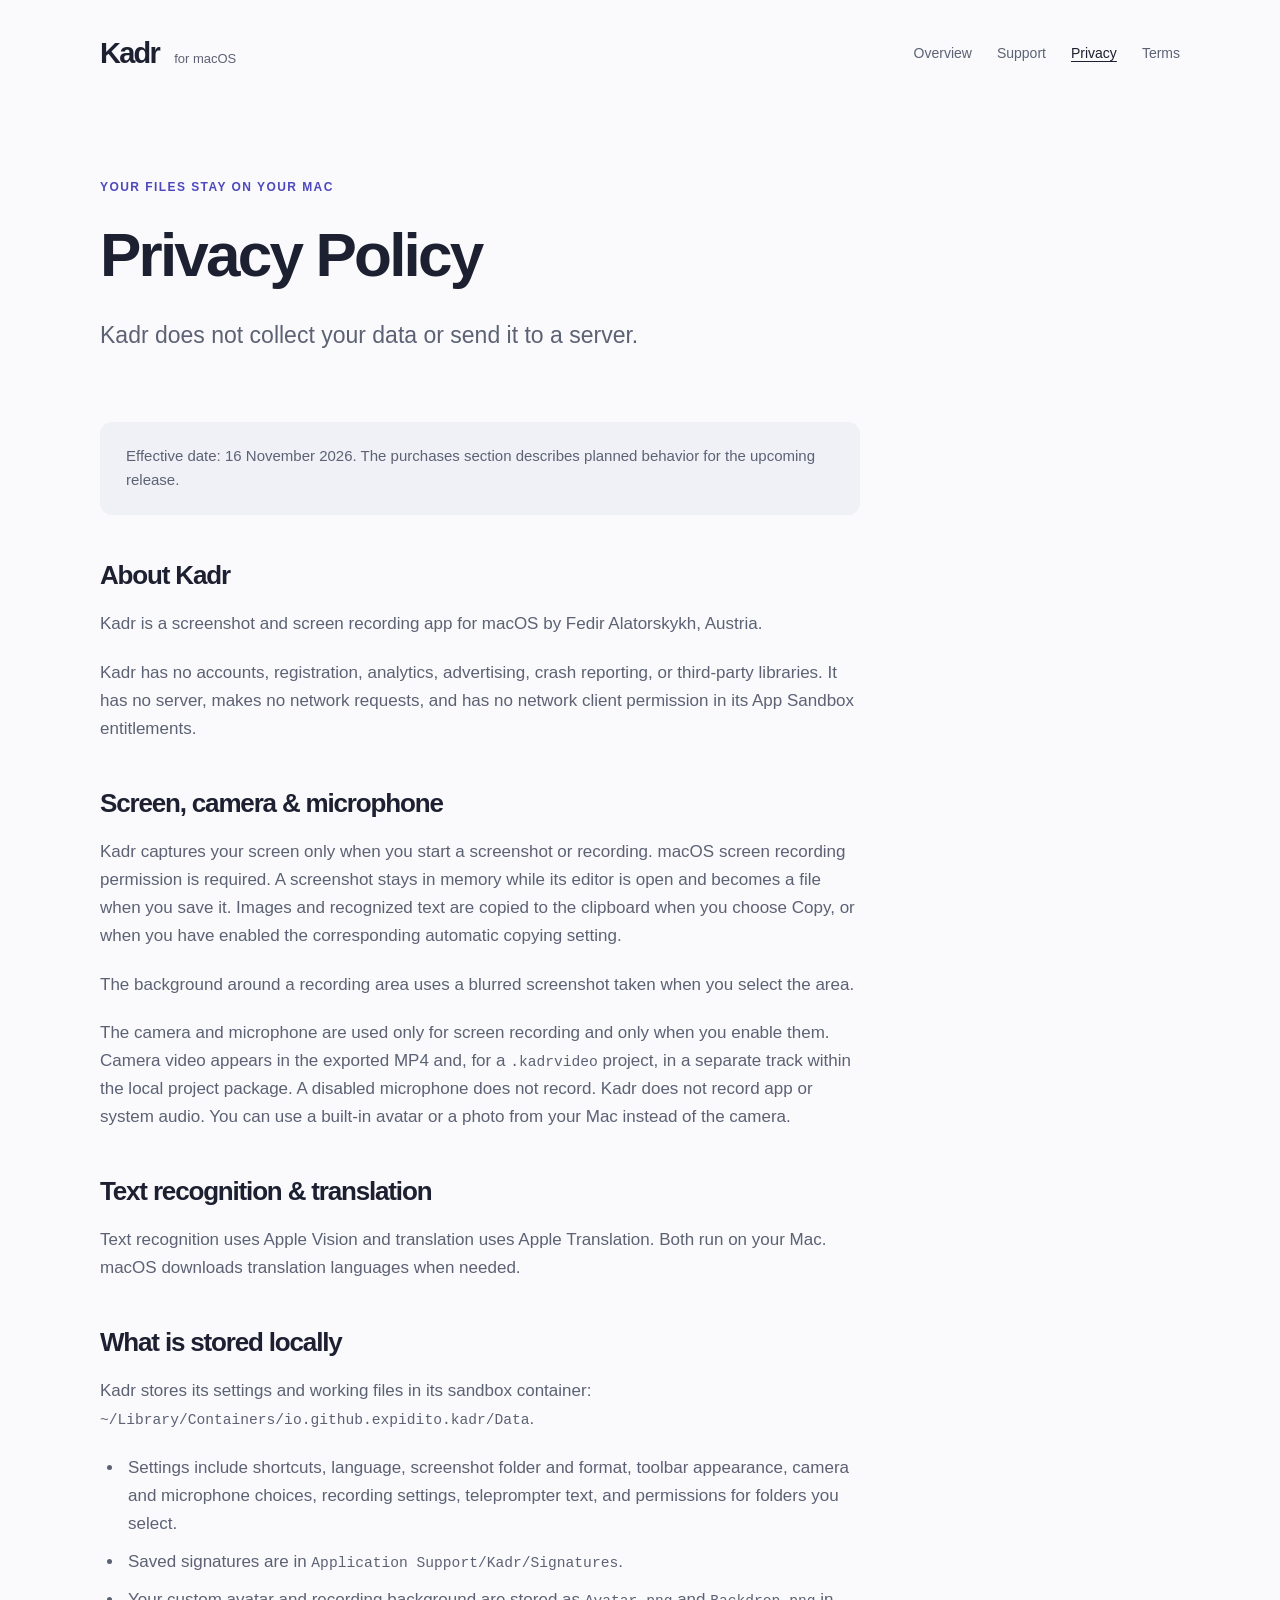
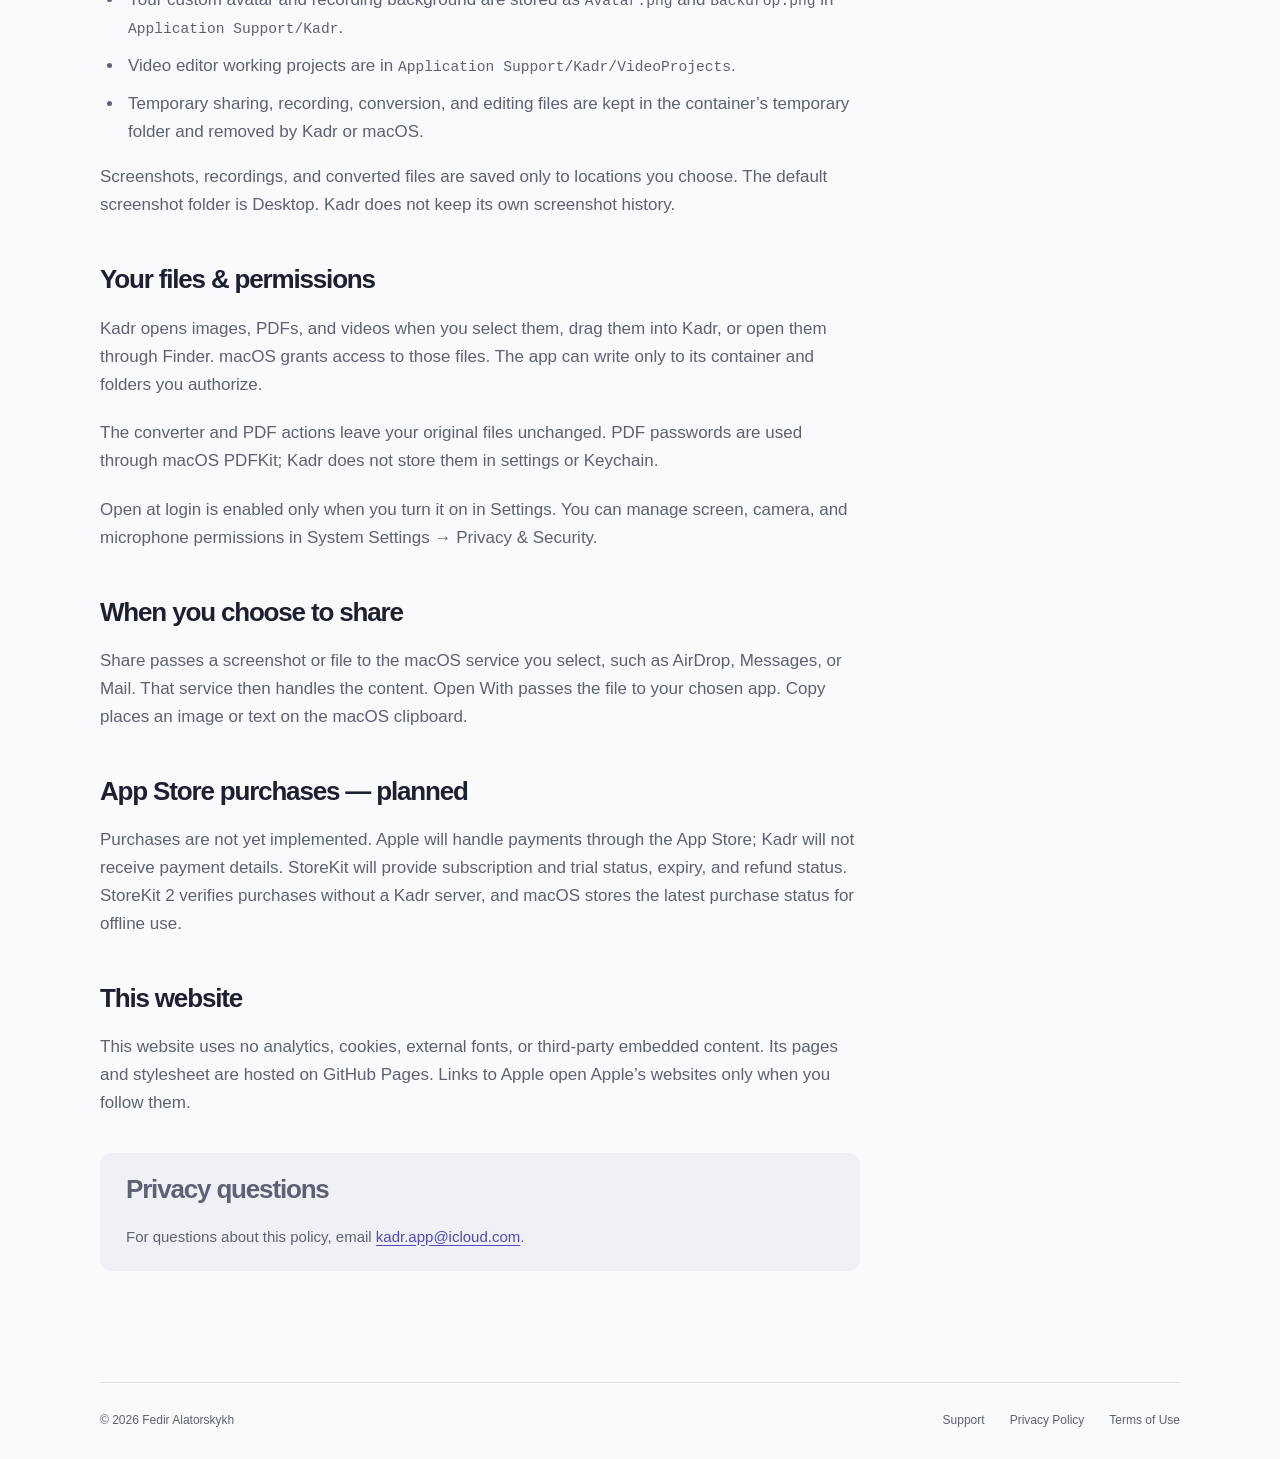
==== privacy/index.html @ 934dd202 "Build Kadr website with support, privacy, and terms pages" ====
<!doctype html>
<html lang="en">
<head>
  <meta charset="utf-8">
  <meta name="viewport" content="width=device-width, initial-scale=1">
  <meta name="color-scheme" content="light dark">
  <meta name="description" content="How Kadr handles screenshots, recordings, files, permissions, and planned App Store purchases.">
  <title>Privacy Policy — Kadr</title>
  <link rel="stylesheet" href="../style.css">
</head>
<body>
  <a class="skip-link" href="#main">Skip to content</a>
  <header class="site-header wrap">
    <a class="wordmark" href="../index.html" aria-label="Kadr home">Kadr<span>for macOS</span></a>
    <nav aria-label="Main navigation"><a href="../index.html">Overview</a><a href="../support/index.html">Support</a><a href="../privacy/index.html" aria-current="page">Privacy</a><a href="../terms/index.html">Terms</a></nav>
  </header>
  <main id="main" class="wrap" tabindex="-1">
    <div class="page-heading"><p class="eyebrow">Your files stay on your Mac</p><h1>Privacy Policy</h1><p class="intro">Kadr does not collect your data or send it to a server.</p></div>
    <div class="document">
      <p class="note">Effective date: 16 November 2026. The purchases section describes planned behavior for the upcoming release.</p>
      <section><h2>About Kadr</h2><p>Kadr is a screenshot and screen recording app for macOS by Fedir Alatorskykh, Austria.</p><p>Kadr has no accounts, registration, analytics, advertising, crash reporting, or third-party libraries. It has no server, makes no network requests, and has no network client permission in its App Sandbox entitlements.</p></section>
      <section><h2>Screen, camera &amp; microphone</h2><p>Kadr captures your screen only when you start a screenshot or recording. macOS screen recording permission is required. A screenshot stays in memory while its editor is open and becomes a file when you save it. Images and recognized text are copied to the clipboard when you choose Copy, or when you have enabled the corresponding automatic copying setting.</p><p>The background around a recording area uses a blurred screenshot taken when you select the area.</p><p>The camera and microphone are used only for screen recording and only when you enable them. Camera video appears in the exported MP4 and, for a <code>.kadrvideo</code> project, in a separate track within the local project package. A disabled microphone does not record. Kadr does not record app or system audio. You can use a built-in avatar or a photo from your Mac instead of the camera.</p></section>
      <section><h2>Text recognition &amp; translation</h2><p>Text recognition uses Apple Vision and translation uses Apple Translation. Both run on your Mac. macOS downloads translation languages when needed.</p></section>
      <section><h2>What is stored locally</h2><p>Kadr stores its settings and working files in its sandbox container: <code>~/Library/Containers/io.github.expidito.kadr/Data</code>.</p><ul><li>Settings include shortcuts, language, screenshot folder and format, toolbar appearance, camera and microphone choices, recording settings, teleprompter text, and permissions for folders you select.</li><li>Saved signatures are in <code>Application Support/Kadr/Signatures</code>.</li><li>Your custom avatar and recording background are stored as <code>Avatar.png</code> and <code>Backdrop.png</code> in <code>Application Support/Kadr</code>.</li><li>Video editor working projects are in <code>Application Support/Kadr/VideoProjects</code>.</li><li>Temporary sharing, recording, conversion, and editing files are kept in the container’s temporary folder and removed by Kadr or macOS.</li></ul><p>Screenshots, recordings, and converted files are saved only to locations you choose. The default screenshot folder is Desktop. Kadr does not keep its own screenshot history.</p></section>
      <section><h2>Your files &amp; permissions</h2><p>Kadr opens images, PDFs, and videos when you select them, drag them into Kadr, or open them through Finder. macOS grants access to those files. The app can write only to its container and folders you authorize.</p><p>The converter and PDF actions leave your original files unchanged. PDF passwords are used through macOS PDFKit; Kadr does not store them in settings or Keychain.</p><p>Open at login is enabled only when you turn it on in Settings. You can manage screen, camera, and microphone permissions in System Settings → Privacy &amp; Security.</p></section>
      <section><h2>When you choose to share</h2><p>Share passes a screenshot or file to the macOS service you select, such as AirDrop, Messages, or Mail. That service then handles the content. Open With passes the file to your chosen app. Copy places an image or text on the macOS clipboard.</p></section>
      <section><h2>App Store purchases — planned</h2><p>Purchases are not yet implemented. Apple will handle payments through the App Store; Kadr will not receive payment details. StoreKit will provide subscription and trial status, expiry, and refund status. StoreKit 2 verifies purchases without a Kadr server, and macOS stores the latest purchase status for offline use.</p></section>
      <section><h2>This website</h2><p>This website uses no analytics, cookies, external fonts, or third-party embedded content. Its pages and stylesheet are hosted on GitHub Pages. Links to Apple open Apple’s websites only when you follow them.</p></section>
      <section class="note"><h2>Privacy questions</h2><p>For questions about this policy, email <a href="mailto:kadr.app@icloud.com">kadr.app@icloud.com</a>.</p></section>
    </div>
  </main>
  <footer class="site-footer wrap">
    <p>© 2026 Fedir Alatorskykh</p>
    <nav aria-label="Footer navigation"><a href="../support/index.html">Support</a><a href="../privacy/index.html">Privacy Policy</a><a href="../terms/index.html">Terms of Use</a></nav>
  </footer>
</body>
</html>
---- style.css ----
:root {
  color-scheme: light dark;
  --bg: #fafafc;
  --surface: #ffffff;
  --soft: #f0f1f7;
  --ink: #1c2030;
  --muted: #5c6274;
  --line: #dedfe8;
  --accent: #4d49bd;
  --blue: #4884ff;
  --purple: #7c4df2;
}
* { box-sizing: border-box; }
html { scroll-padding-top: 2rem; }
body { margin: 0; background: var(--bg); color: var(--ink); font-family: -apple-system, BlinkMacSystemFont, "Segoe UI", sans-serif; font-size: 17px; line-height: 1.65; -webkit-font-smoothing: antialiased; }
a { color: var(--accent); text-underline-offset: .22em; }
a:hover { text-decoration-thickness: 2px; }
a:focus-visible, summary:focus-visible { outline: 3px solid var(--accent); outline-offset: 6px; border-radius: 3px; }
.wrap { width: min(1080px, calc(100% - 64px)); margin-inline: auto; }
.site-header { min-height: 108px; display: flex; justify-content: space-between; align-items: center; gap: 24px; }
.wordmark { color: var(--ink); font-size: 29px; font-weight: 750; letter-spacing: -.06em; text-decoration: none; }
.wordmark span { margin-left: 15px; font-size: 13px; letter-spacing: 0; font-weight: 450; color: var(--muted); }
nav { display: flex; flex-wrap: wrap; gap: 25px; }
nav a { color: var(--muted); font-size: 14px; text-decoration: none; }
nav a:hover, nav a[aria-current] { color: var(--ink); text-decoration: underline; }
.skip-link { position: absolute; top: -100px; left: 20px; background: var(--surface); padding: 12px 20px; z-index: 2; }
.skip-link:focus { top: 12px; }
h1, h2, h3, p { margin-top: 0; }
h1, h2, h3 { line-height: 1.12; letter-spacing: -.045em; text-wrap: balance; }
h1 { font-size: clamp(42px, 6.3vw, 76px); font-weight: 720; margin-bottom: 28px; }
h2 { font-size: clamp(29px, 3.4vw, 40px); font-weight: 660; margin-bottom: 20px; }
h3 { font-size: 22px; margin-bottom: 14px; font-weight: 650; }
p { margin-bottom: 1.2em; }
.eyebrow { color: var(--accent); font-weight: 650; font-size: 12px; text-transform: uppercase; letter-spacing: .12em; margin-bottom: 22px; }
.hero { padding: 86px 0 84px; max-width: 850px; }
.hero h1 span { color: var(--accent); background: linear-gradient(110deg, #3268d7, var(--purple)); background-clip: text; -webkit-background-clip: text; -webkit-text-fill-color: transparent; }
.intro { max-width: 660px; font-size: clamp(19px, 2.2vw, 23px); color: var(--muted); line-height: 1.6; }
.release-note { display: flex; align-items: center; gap: 10px; font-size: 14px; font-weight: 600; margin: 32px 0 10px; }
.status-dot { flex: 0 0 7px; height: 7px; border-radius: 50%; background: var(--accent); }
.requirements { color: var(--muted); font-size: 13px; }
.capture-strip { border: 1px solid var(--line); background: var(--surface); border-radius: 20px; padding: 36px 40px; display: flex; align-items: center; justify-content: space-between; gap: 28px; }
.capture-strip .eyebrow { margin-bottom: 12px; }
.capture-strip h2 { font-size: 25px; margin-bottom: 12px; }
.capture-strip p:last-child { margin: 0; color: var(--muted); font-size: 15px; }
kbd { font: inherit; white-space: nowrap; }
.capture-strip > kbd { flex-shrink: 0; font-size: 32px; font-weight: 500; padding: 15px 22px; border: 1px solid var(--line); border-bottom-width: 4px; border-radius: 12px; background: var(--bg); }
.section { padding-top: 100px; }
.section-heading { max-width: 700px; margin-bottom: 40px; }
.section-heading > p:last-child { color: var(--muted); }
.feature-grid { display: grid; grid-template-columns: repeat(3, 1fr); column-gap: 44px; row-gap: 38px; }
.feature-grid article { border-top: 1px solid var(--line); padding-top: 20px; }
.feature-number { color: var(--accent); font-size: 12px; font-weight: 600; display: block; margin-bottom: 18px; }
.feature-grid p { color: var(--muted); font-size: 15px; }
.feature-grid a { font-size: 14px; }
.plans { display: grid; grid-template-columns: 1fr 1fr; gap: 24px; }
.plan { padding: 32px; border: 1px solid var(--line); border-radius: 20px; background: var(--surface); }
.plan h3 { font-size: 25px; }
.plan.pro { border: 2px solid var(--accent); padding: 31px; }
.price { font-size: 45px; line-height: 1.25; letter-spacing: -.05em; font-weight: 650; margin: 26px 0 18px; }
.price span { display: block; color: var(--muted); font-size: 14px; font-weight: 400; letter-spacing: 0; margin-top: 5px; }
.plan > p:not(.price) { font-size: 15px; }
.plan-status { background: var(--soft); border-radius: 10px; padding: 14px 16px; color: var(--muted); line-height: 1.5; }
.plan-status span { font-size: 13px; }
.plan ul { padding-left: 20px; font-size: 15px; margin-bottom: 0; }
li { margin-bottom: 10px; padding-left: 4px; }
.list-label { margin-bottom: 8px; }
.fine-print { max-width: 900px; color: var(--muted); font-size: 13px; margin-top: 24px; }
.closing { margin: 90px 0 75px; padding: 42px 0; border-top: 1px solid var(--line); }
.closing p { max-width: 720px; color: var(--muted); }
.text-link { font-weight: 600; }
.site-footer { border-top: 1px solid var(--line); padding-block: 28px; display: flex; justify-content: space-between; gap: 20px; align-items: baseline; }
.site-footer p { font-size: 12px; color: var(--muted); margin: 0; }
.site-footer nav a { font-size: 12px; }
.page-heading { padding: 70px 0 40px; }
.page-heading h1 { font-size: clamp(40px, 5.5vw, 62px); }
.document { max-width: 760px; padding-bottom: 75px; }
.document section { margin-block: 36px; }
.document h2 { font-size: 26px; padding-top: 10px; }
.document p, .document li { color: var(--muted); }
.document ol, .document ul { padding-left: 24px; }
.note { padding: 22px 26px; background: var(--soft); border-radius: 12px; color: var(--muted); font-size: 15px; }
.note p:last-child { margin-bottom: 0; }
.note h2 { padding-top: 0; }
details { border-bottom: 1px solid var(--line); }
summary { cursor: pointer; padding: 18px 0; font-weight: 560; line-height: 1.5; }
details p { margin: 0 0 20px; font-size: 16px; }
code { overflow-wrap: anywhere; font-size: .86em; }
@media (prefers-color-scheme: dark) {
  :root { --bg: #14151b; --surface: #1c1e27; --soft: #252735; --ink: #f0f0f6; --muted: #b1b5c6; --line: #353846; --accent: #b3a5ff; }
  .hero h1 span { background-image: linear-gradient(110deg, #85b0ff, #b9a0ff); }
}
@media (max-width: 800px) {
  .feature-grid { grid-template-columns: repeat(2, 1fr); gap: 32px; }
  .wordmark span { display: none; }
}
@media (max-width: 560px) {
  .wrap { width: calc(100% - 40px); }
  .site-header { min-height: 100px; flex-wrap: wrap; gap: 10px; padding-block: 18px; }
  .wordmark { font-size: 26px; }
  .site-header nav { width: 100%; justify-content: space-between; gap: 12px; }
  .hero { padding: 48px 0; }
  .hero .eyebrow { font-size: 10px; }
  .release-note { font-size: 12px; }
  .requirements { font-size: 12px; }
  .capture-strip { padding: 26px; align-items: flex-start; flex-direction: column; gap: 20px; }
  .capture-strip > kbd { font-size: 25px; padding: 10px 18px; }
  .section { padding-top: 62px; }
  .section-heading { margin-bottom: 28px; }
  .feature-grid, .plans { grid-template-columns: 1fr; }
  .plan { padding: 26px; }
  .plan.pro { padding: 25px; }
  .closing { margin-block: 55px 35px; }
  .site-footer { flex-direction: column; gap: 14px; }
  .site-footer nav { gap: 20px; }
  .page-heading { padding: 42px 0 20px; }
  .note { padding: 20px; }
}
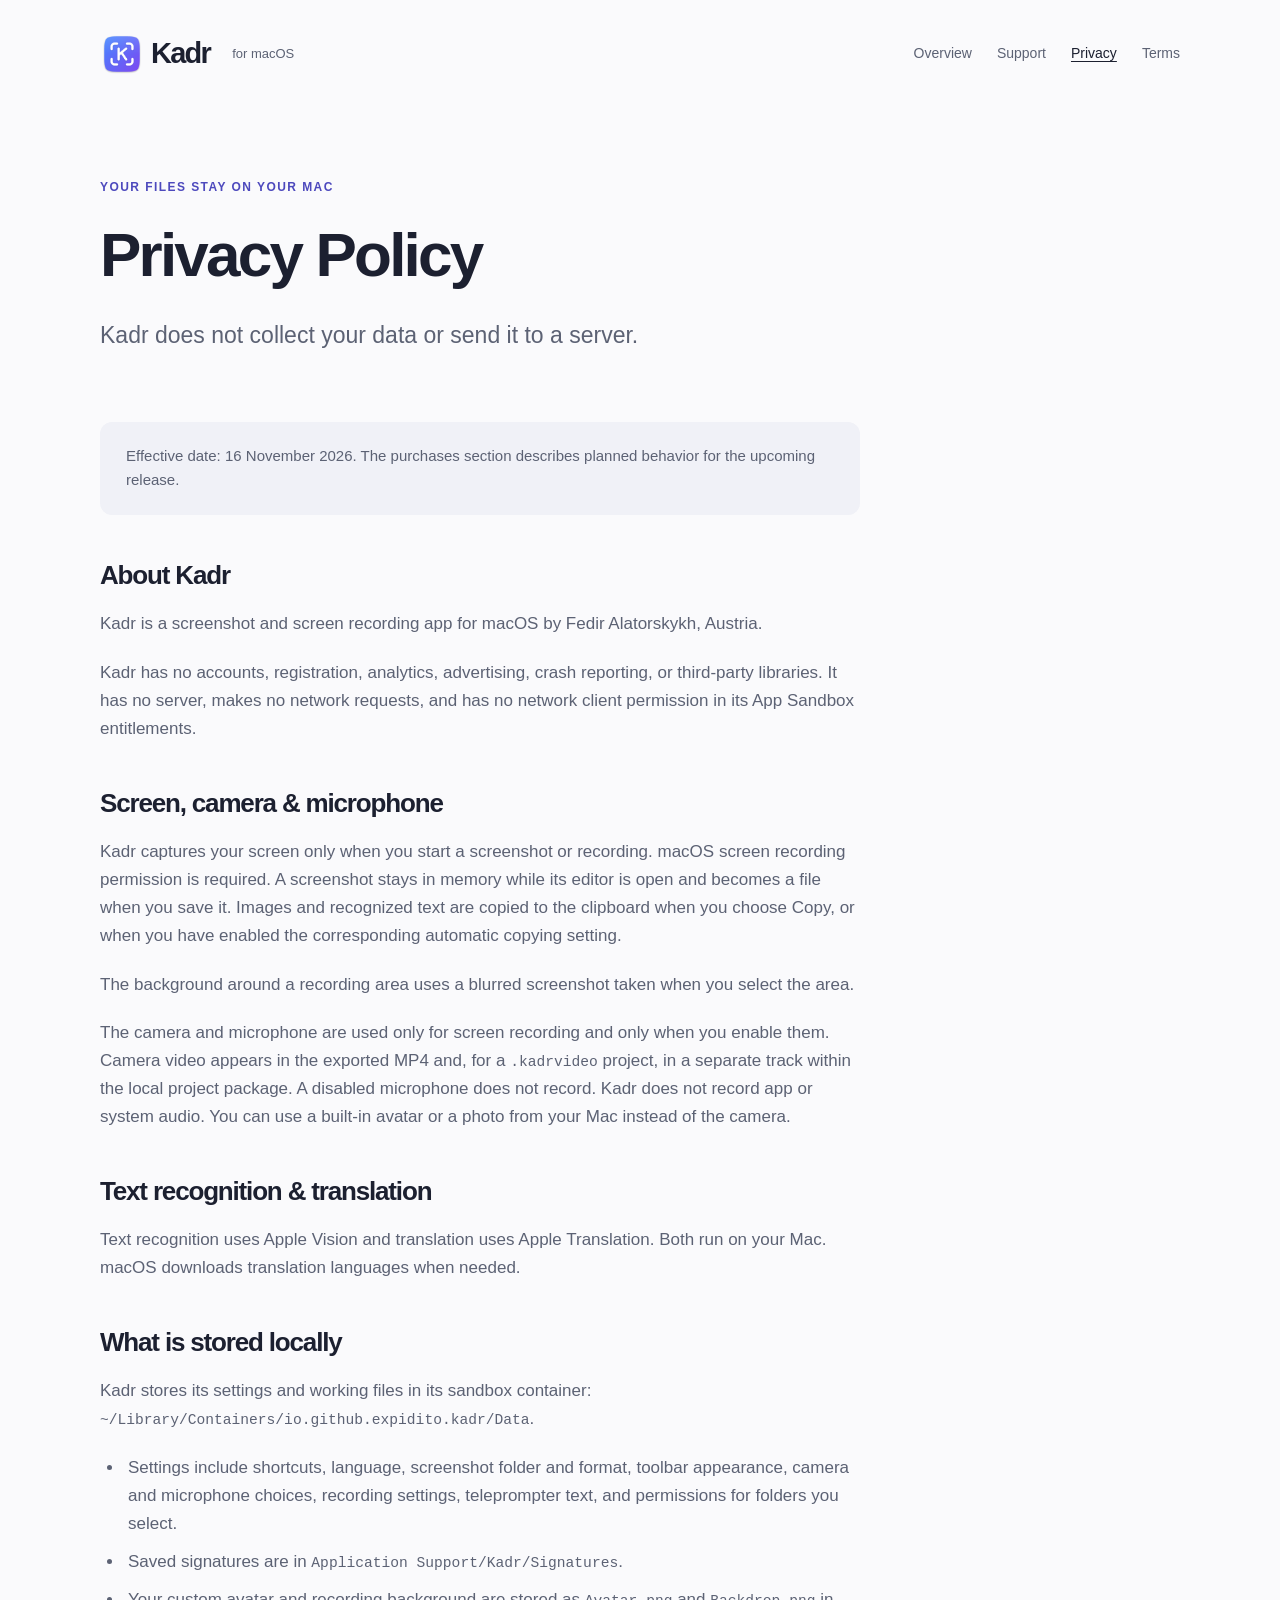
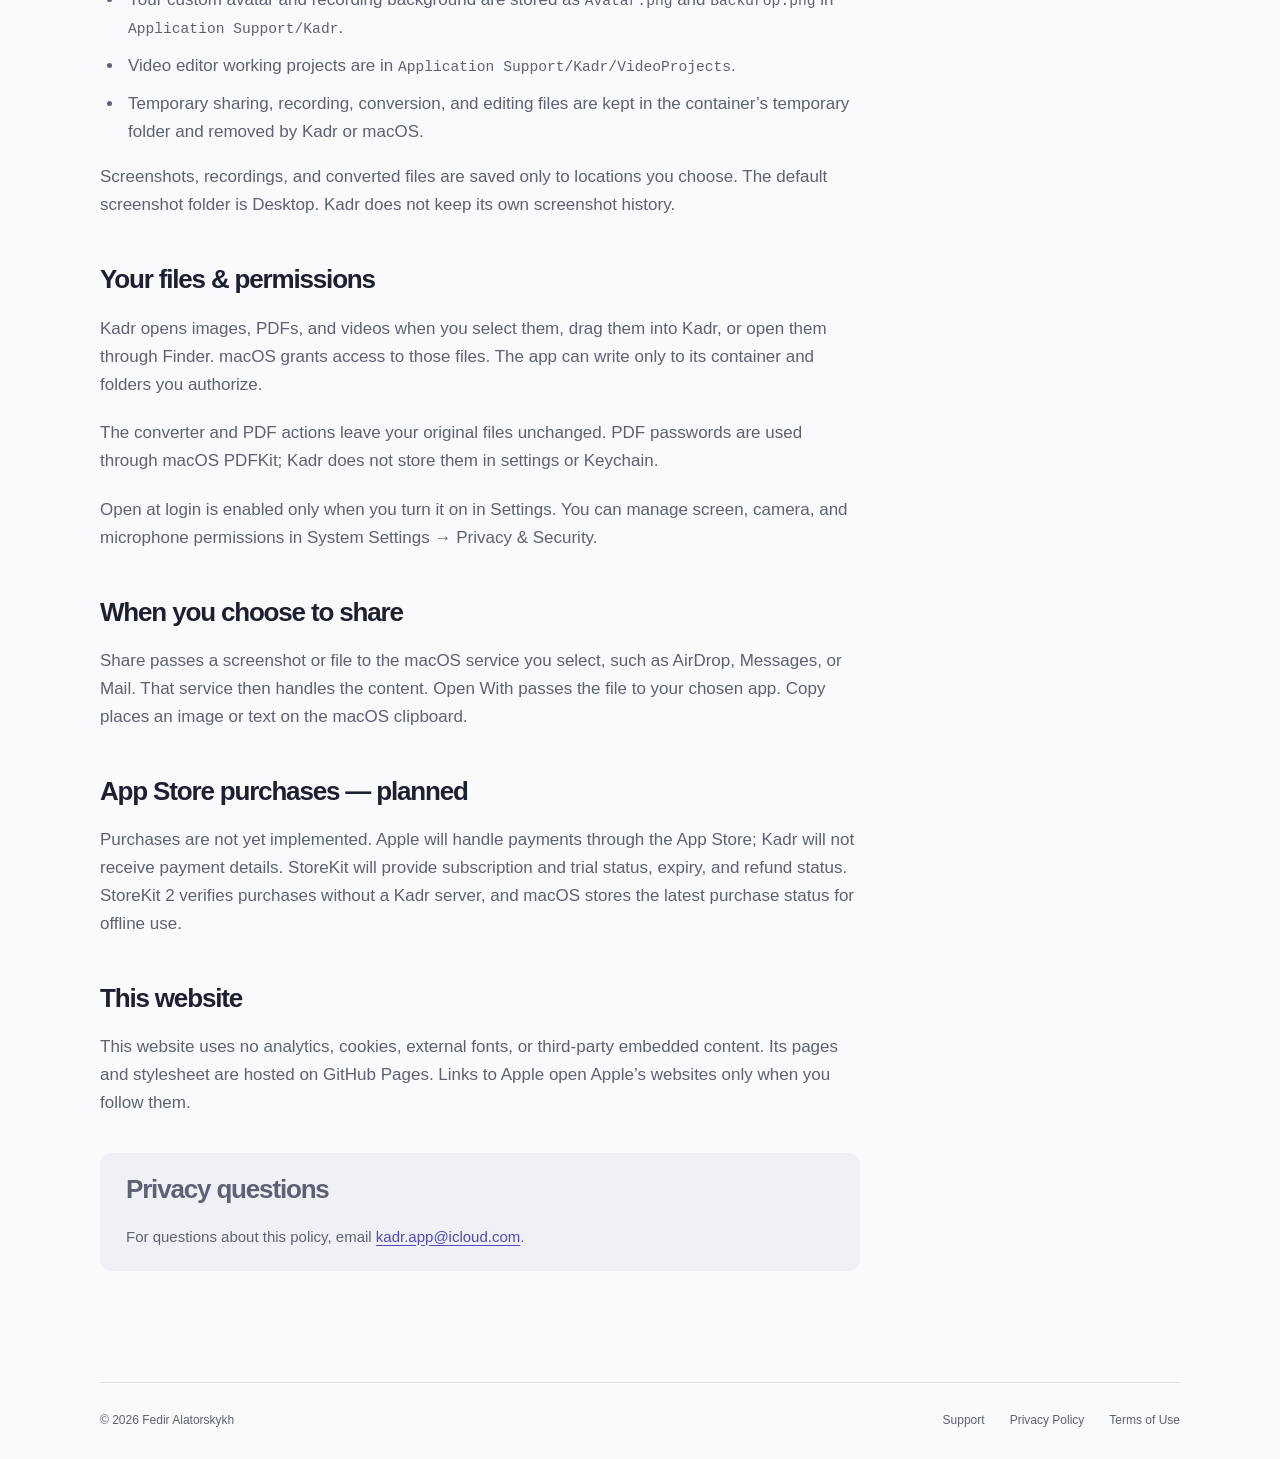
==== commit e2e98cf1: "Add Kadr app icon to website and browser tabs" ====
--- a/privacy/index.html
+++ b/privacy/index.html
@@ -6,12 +6,14 @@
   <meta name="color-scheme" content="light dark">
   <meta name="description" content="How Kadr handles screenshots, recordings, files, permissions, and planned App Store purchases.">
   <title>Privacy Policy — Kadr</title>
+  <link rel="icon" type="image/png" sizes="1024x1024" href="../kadr-icon-1024.png">
+  <link rel="apple-touch-icon" href="../kadr-icon-1024.png">
   <link rel="stylesheet" href="../style.css">
 </head>
 <body>
   <a class="skip-link" href="#main">Skip to content</a>
   <header class="site-header wrap">
-    <a class="wordmark" href="../index.html" aria-label="Kadr home">Kadr<span>for macOS</span></a>
+    <a class="wordmark" href="../index.html" aria-label="Kadr home"><img class="brand-icon" src="../kadr-icon-1024.png" width="44" height="44" alt="">Kadr<span>for macOS</span></a>
     <nav aria-label="Main navigation"><a href="../index.html">Overview</a><a href="../support/index.html">Support</a><a href="../privacy/index.html" aria-current="page">Privacy</a><a href="../terms/index.html">Terms</a></nav>
   </header>
   <main id="main" class="wrap" tabindex="-1">
--- a/style.css
+++ b/style.css
@@ -18,7 +18,9 @@
 a:focus-visible, summary:focus-visible { outline: 3px solid var(--accent); outline-offset: 6px; border-radius: 3px; }
 .wrap { width: min(1080px, calc(100% - 64px)); margin-inline: auto; }
 .site-header { min-height: 108px; display: flex; justify-content: space-between; align-items: center; gap: 24px; }
-.wordmark { color: var(--ink); font-size: 29px; font-weight: 750; letter-spacing: -.06em; text-decoration: none; }
+.wordmark { display: inline-flex; align-items: center; gap: 7px; color: var(--ink); font-size: 29px; font-weight: 750; letter-spacing: -.06em; text-decoration: none; }
+.brand-icon { display: block; flex-shrink: 0; }
+.hero-icon { display: block; width: 112px; height: auto; margin: -12px 0 22px -11px; }
 .wordmark span { margin-left: 15px; font-size: 13px; letter-spacing: 0; font-weight: 450; color: var(--muted); }
 nav { display: flex; flex-wrap: wrap; gap: 25px; }
 nav a { color: var(--muted); font-size: 14px; text-decoration: none; }
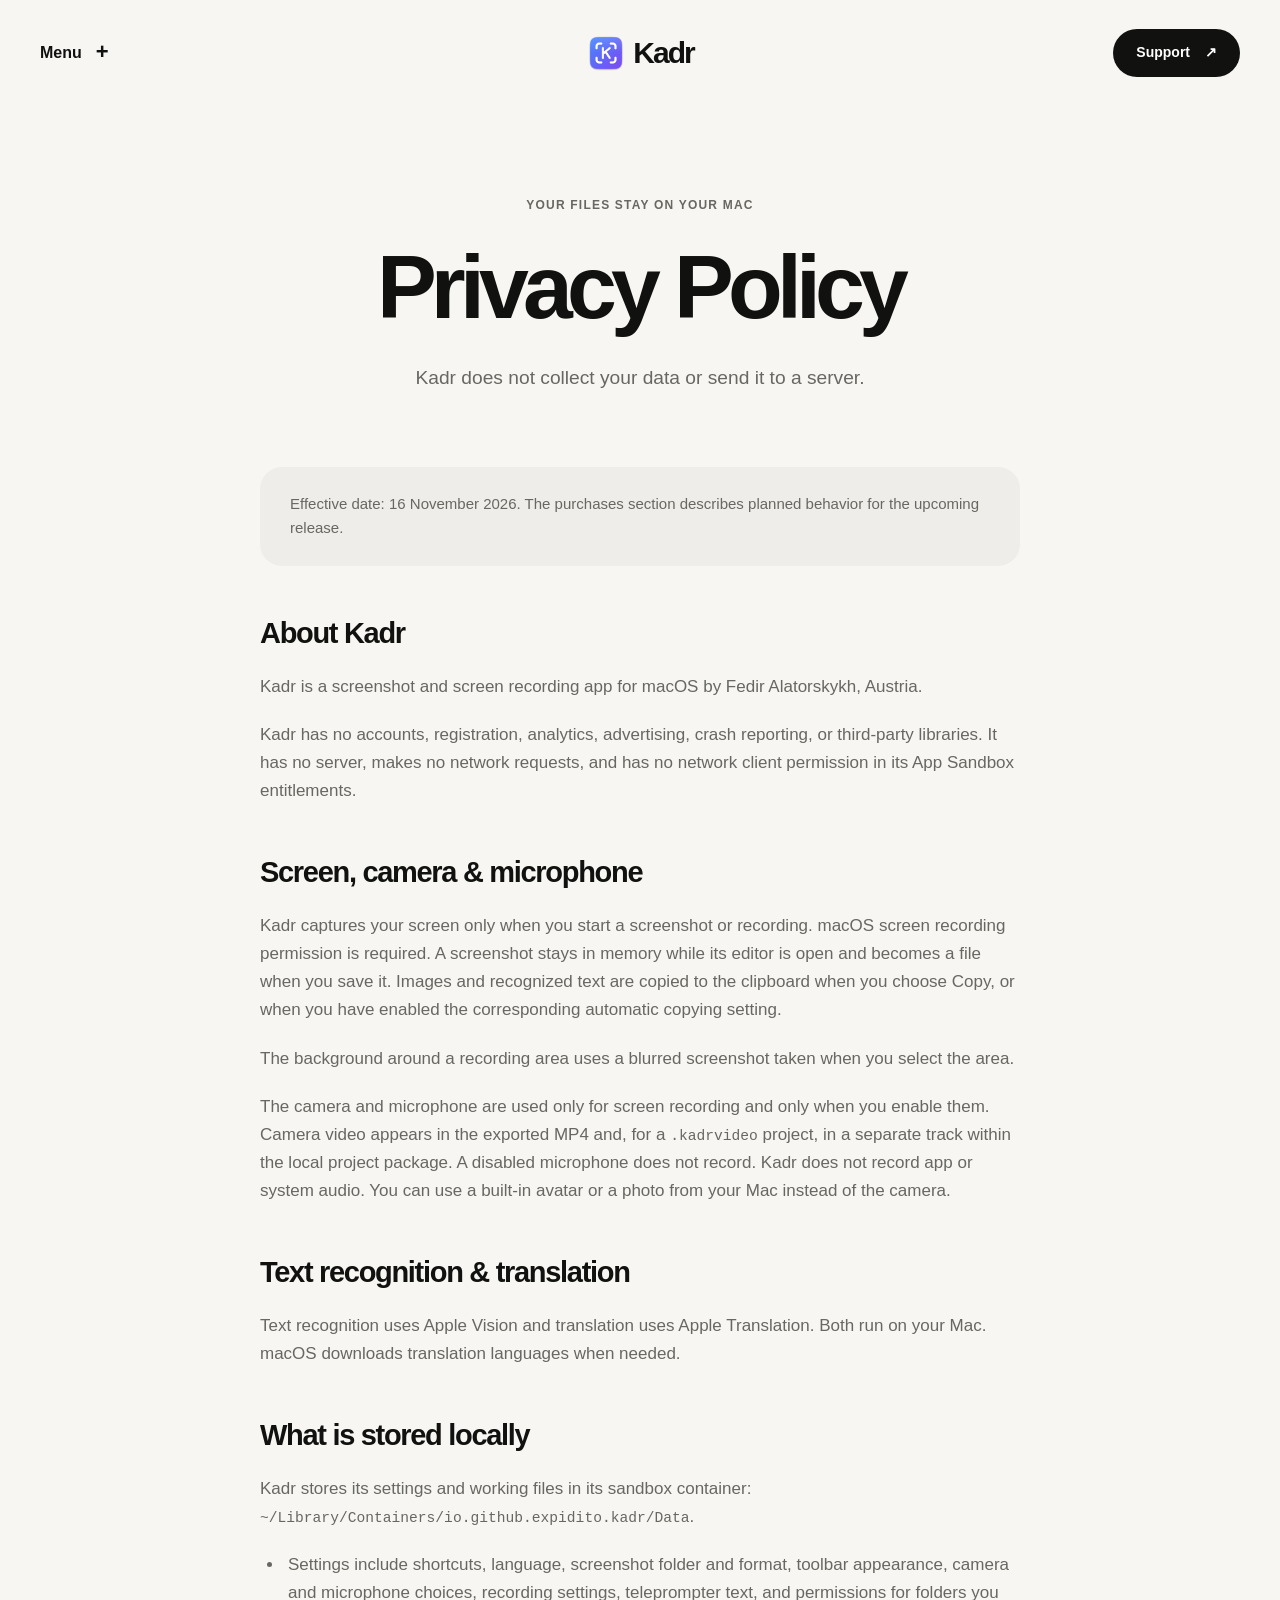
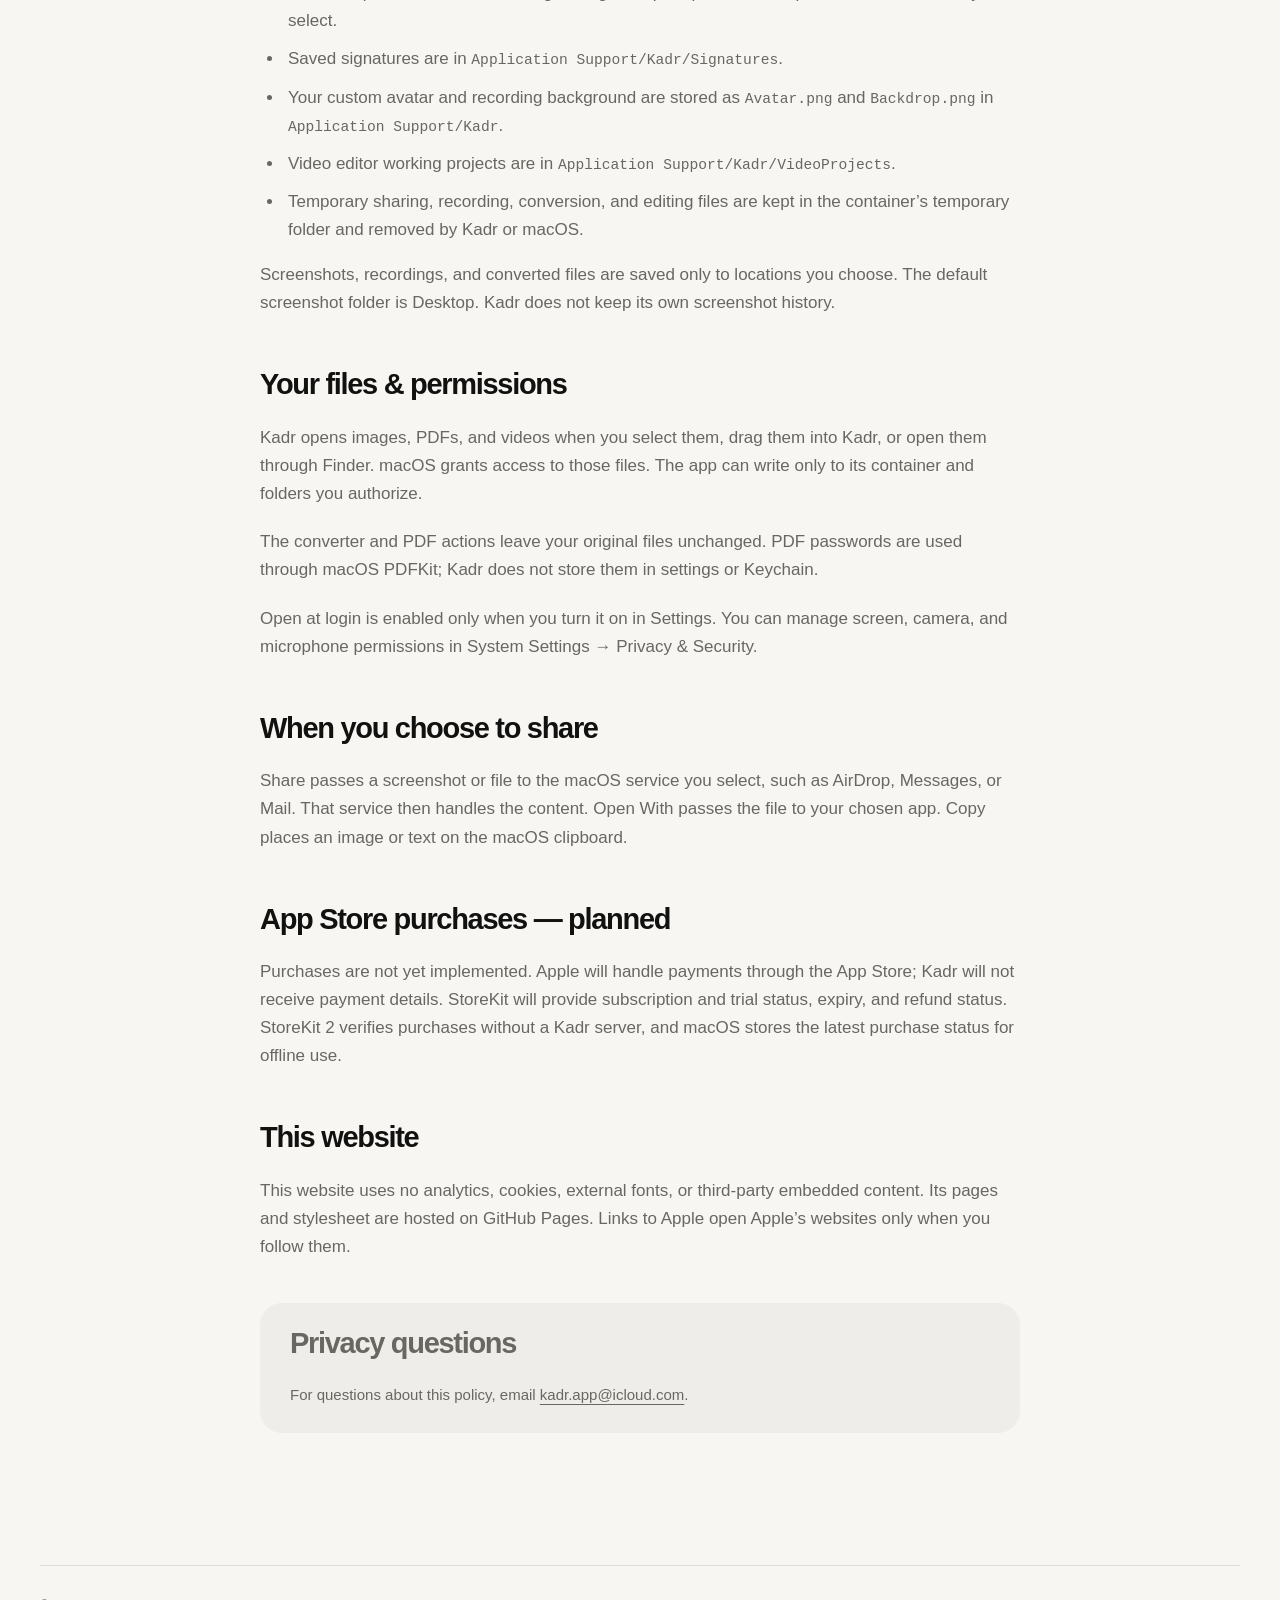
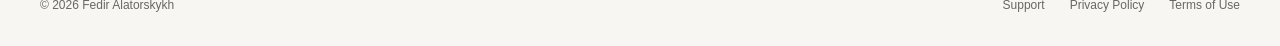
==== commit 2e2b82be: "Redesign Kadr website with centered typography and floating feature tiles" ====
--- a/privacy/index.html
+++ b/privacy/index.html
@@ -13,8 +13,12 @@
 <body>
   <a class="skip-link" href="#main">Skip to content</a>
   <header class="site-header wrap">
-    <a class="wordmark" href="../index.html" aria-label="Kadr home"><img class="brand-icon" src="../kadr-icon-1024.png" width="44" height="44" alt="">Kadr<span>for macOS</span></a>
-    <nav aria-label="Main navigation"><a href="../index.html">Overview</a><a href="../support/index.html">Support</a><a href="../privacy/index.html" aria-current="page">Privacy</a><a href="../terms/index.html">Terms</a></nav>
+    <details class="site-menu">
+      <summary>Menu <span aria-hidden="true">+</span></summary>
+      <nav aria-label="Main navigation"><a href="../index.html">Overview</a><a href="../support/index.html">Support</a><a href="../privacy/index.html" aria-current="page">Privacy Policy</a><a href="../terms/index.html">Terms of Use</a></nav>
+    </details>
+    <a class="wordmark" href="../index.html" aria-label="Kadr home"><img class="brand-icon" src="../kadr-icon-1024.png" width="40" height="40" alt="">Kadr</a>
+    <a class="header-link" href="../support/index.html">Support <span aria-hidden="true">↗</span></a>
   </header>
   <main id="main" class="wrap" tabindex="-1">
     <div class="page-heading"><p class="eyebrow">Your files stay on your Mac</p><h1>Privacy Policy</h1><p class="intro">Kadr does not collect your data or send it to a server.</p></div>
--- a/style.css
+++ b/style.css
@@ -1,119 +1,184 @@
 :root {
   color-scheme: light dark;
-  --bg: #fafafc;
-  --surface: #ffffff;
-  --soft: #f0f1f7;
-  --ink: #1c2030;
-  --muted: #5c6274;
-  --line: #dedfe8;
-  --accent: #4d49bd;
-  --blue: #4884ff;
-  --purple: #7c4df2;
+  --bg: #f7f6f3;
+  --surface: #fff;
+  --soft: #eeede9;
+  --ink: #111110;
+  --muted: #686761;
+  --line: #dfded8;
+  --accent: #5945aa;
+  --button-ink: #fff;
+  --shadow: 0 18px 44px #28251d09;
 }
 * { box-sizing: border-box; }
-html { scroll-padding-top: 2rem; }
+html { scroll-padding-top: 32px; }
 body { margin: 0; background: var(--bg); color: var(--ink); font-family: -apple-system, BlinkMacSystemFont, "Segoe UI", sans-serif; font-size: 17px; line-height: 1.65; -webkit-font-smoothing: antialiased; }
-a { color: var(--accent); text-underline-offset: .22em; }
+a { color: inherit; text-underline-offset: .25em; }
 a:hover { text-decoration-thickness: 2px; }
-a:focus-visible, summary:focus-visible { outline: 3px solid var(--accent); outline-offset: 6px; border-radius: 3px; }
-.wrap { width: min(1080px, calc(100% - 64px)); margin-inline: auto; }
-.site-header { min-height: 108px; display: flex; justify-content: space-between; align-items: center; gap: 24px; }
-.wordmark { display: inline-flex; align-items: center; gap: 7px; color: var(--ink); font-size: 29px; font-weight: 750; letter-spacing: -.06em; text-decoration: none; }
+a:focus-visible, summary:focus-visible { outline: 3px solid var(--accent); outline-offset: 6px; border-radius: 5px; }
+.wrap { width: min(1320px, calc(100% - 80px)); margin-inline: auto; }
+.site-header { min-height: 106px; display: grid; grid-template-columns: 1fr auto 1fr; align-items: center; position: relative; z-index: 3; }
+.wordmark { display: inline-flex; align-items: center; gap: 7px; color: var(--ink); font-size: 30px; font-weight: 750; letter-spacing: -.065em; text-decoration: none; }
 .brand-icon { display: block; flex-shrink: 0; }
-.hero-icon { display: block; width: 112px; height: auto; margin: -12px 0 22px -11px; }
-.wordmark span { margin-left: 15px; font-size: 13px; letter-spacing: 0; font-weight: 450; color: var(--muted); }
-nav { display: flex; flex-wrap: wrap; gap: 25px; }
-nav a { color: var(--muted); font-size: 14px; text-decoration: none; }
-nav a:hover, nav a[aria-current] { color: var(--ink); text-decoration: underline; }
-.skip-link { position: absolute; top: -100px; left: 20px; background: var(--surface); padding: 12px 20px; z-index: 2; }
+.header-link { justify-self: end; display: inline-flex; align-items: center; gap: 15px; background: var(--ink); color: var(--button-ink); border-radius: 100px; padding: 12px 23px; font-size: 14px; font-weight: 600; text-decoration: none; }
+.header-link:hover, .button:hover { opacity: .8; }
+.site-menu { position: relative; justify-self: start; border: 0; }
+.site-menu summary { display: flex; gap: 14px; padding: 12px 0; font-size: 16px; font-weight: 550; list-style: none; }
+.site-menu summary::-webkit-details-marker { display: none; }
+.site-menu summary span { font-size: 22px; line-height: 1; transition: transform .2s; }
+.site-menu[open] summary span { transform: rotate(45deg); }
+.site-menu nav { position: absolute; top: 58px; left: 0; display: grid; gap: 4px; width: 230px; padding: 12px; border: 1px solid var(--line); border-radius: 20px; background: var(--surface); box-shadow: var(--shadow); }
+.site-menu nav a { padding: 10px 15px; font-size: 15px; text-decoration: none; border-radius: 10px; }
+.site-menu nav a:hover, .site-menu nav a[aria-current] { background: var(--soft); }
+.skip-link { position: absolute; top: -100px; left: 20px; background: var(--surface); padding: 12px 20px; z-index: 5; }
 .skip-link:focus { top: 12px; }
 h1, h2, h3, p { margin-top: 0; }
-h1, h2, h3 { line-height: 1.12; letter-spacing: -.045em; text-wrap: balance; }
-h1 { font-size: clamp(42px, 6.3vw, 76px); font-weight: 720; margin-bottom: 28px; }
-h2 { font-size: clamp(29px, 3.4vw, 40px); font-weight: 660; margin-bottom: 20px; }
-h3 { font-size: 22px; margin-bottom: 14px; font-weight: 650; }
+h1, h2, h3 { line-height: 1.06; letter-spacing: -.065em; text-wrap: balance; }
+h1 { font-size: clamp(48px, 7.5vw, 108px); font-weight: 740; margin-bottom: 28px; }
+h2 { font-size: clamp(36px, 4.6vw, 64px); font-weight: 650; margin-bottom: 24px; }
+h3 { font-size: 25px; font-weight: 600; letter-spacing: -.04em; margin-bottom: 16px; }
 p { margin-bottom: 1.2em; }
-.eyebrow { color: var(--accent); font-weight: 650; font-size: 12px; text-transform: uppercase; letter-spacing: .12em; margin-bottom: 22px; }
-.hero { padding: 86px 0 84px; max-width: 850px; }
-.hero h1 span { color: var(--accent); background: linear-gradient(110deg, #3268d7, var(--purple)); background-clip: text; -webkit-background-clip: text; -webkit-text-fill-color: transparent; }
-.intro { max-width: 660px; font-size: clamp(19px, 2.2vw, 23px); color: var(--muted); line-height: 1.6; }
-.release-note { display: flex; align-items: center; gap: 10px; font-size: 14px; font-weight: 600; margin: 32px 0 10px; }
-.status-dot { flex: 0 0 7px; height: 7px; border-radius: 50%; background: var(--accent); }
-.requirements { color: var(--muted); font-size: 13px; }
-.capture-strip { border: 1px solid var(--line); background: var(--surface); border-radius: 20px; padding: 36px 40px; display: flex; align-items: center; justify-content: space-between; gap: 28px; }
-.capture-strip .eyebrow { margin-bottom: 12px; }
-.capture-strip h2 { font-size: 25px; margin-bottom: 12px; }
-.capture-strip p:last-child { margin: 0; color: var(--muted); font-size: 15px; }
+.eyebrow { color: var(--muted); font-weight: 550; font-size: 12px; text-transform: uppercase; letter-spacing: .1em; margin-bottom: 24px; }
+.hero { min-height: 790px; position: relative; display: grid; align-items: center; text-align: center; padding: 110px 0 100px; isolation: isolate; }
+.hero-content { position: relative; z-index: 1; width: 100%; max-width: 1000px; margin-inline: auto; }
+.hero h1 span { white-space: nowrap; }
+.intro { max-width: 590px; font-size: clamp(17px, 1.5vw, 20px); color: var(--muted); line-height: 1.6; }
+.hero .intro { margin: 0 auto 26px; max-width: 570px; }
+.shortcut-pill { display: flex; align-items: center; gap: 20px; width: min(480px, 100%); margin: 0 auto 26px; padding: 9px 10px 9px 25px; border: 1px solid var(--line); border-radius: 100px; background: var(--surface); box-shadow: 0 0 0 7px #80808006; text-decoration: none; font-size: 18px; }
+.shortcut-pill kbd { color: var(--ink); font-size: 21px; }
+.shortcut-pill > span:not(.shortcut-arrow) { color: var(--muted); }
+.shortcut-arrow { display: grid; place-items: center; margin-left: auto; width: 46px; height: 46px; flex-shrink: 0; border: 1px solid var(--line); border-radius: 50%; font-size: 25px; }
+.shortcut-pill:hover .shortcut-arrow { background: var(--soft); }
 kbd { font: inherit; white-space: nowrap; }
-.capture-strip > kbd { flex-shrink: 0; font-size: 32px; font-weight: 500; padding: 15px 22px; border: 1px solid var(--line); border-bottom-width: 4px; border-radius: 12px; background: var(--bg); }
-.section { padding-top: 100px; }
-.section-heading { max-width: 700px; margin-bottom: 40px; }
+.button { display: inline-flex; align-items: center; gap: 25px; background: var(--ink); color: var(--button-ink); border-radius: 100px; padding: 17px 28px; font-size: 15px; font-weight: 600; text-decoration: none; }
+.release-note { display: flex; justify-content: center; align-items: center; gap: 8px; color: var(--muted); font-size: 12px; margin: 22px 0 6px; }
+.status-dot { flex: 0 0 5px; height: 5px; border-radius: 50%; background: currentColor; }
+.requirements { color: var(--muted); font-size: 11px; margin-bottom: 0; }
+/* Decorative feature tiles: typography and CSS shapes, not application UI. */
+.orbit { position: absolute; inset: 0 -15px; pointer-events: none; z-index: 0; }
+.orbit-card { position: absolute; display: flex; flex-direction: column; align-items: center; justify-content: center; gap: 10px; width: 100px; height: 112px; border-radius: 23px; box-shadow: 0 8px 25px #28251d08; font-size: 34px; line-height: 1; }
+.orbit-card small { font-size: 8px; letter-spacing: .02em; }
+.orbit-capture { left: 2%; top: 13%; transform: rotate(-22deg); background: #ded8ed; color: #625687; }
+.capture-glyph { width: 38px; height: 30px; border: 2px dashed currentColor; border-radius: 5px; }
+.orbit-text { left: 23%; top: 0; transform: rotate(17deg); background: #eee7d7; color: #9b8557; opacity: .65; }
+.orbit-text > span { font-family: Georgia, serif; font-size: 46px; }
+.orbit-pdf { right: 4%; top: 10%; transform: rotate(19deg); background: #edddd6; color: #a16d57; }
+.orbit-pdf > span, .orbit-mp4 > span { font-size: 27px; font-weight: 650; letter-spacing: -.05em; }
+.orbit-arrow { left: 0; top: 52%; width: 74px; height: 82px; transform: rotate(13deg); background: #e0e7d8; color: #788960; }
+.orbit-arrow > span { font-size: 55px; }
+.orbit-video { right: 0; top: 54%; transform: rotate(-16deg); background: #d8e1ed; color: #5b7a9d; }
+.record-glyph { width: 30px; height: 30px; background: currentColor; border-radius: 50%; box-shadow: 0 0 0 5px #ffffff70; }
+.orbit-colors { left: 15%; bottom: 6%; width: 91px; height: 95px; flex-direction: row; gap: 0; transform: rotate(-25deg); background: #f0e8d6; }
+.orbit-colors i { width: 16px; height: 40px; border-radius: 20px; background: #849879; transform: rotate(23deg); margin: -1px; }
+.orbit-colors i:nth-child(2) { background: #e7bc77; }
+.orbit-colors i:nth-child(3) { background: #c58b79; }
+.orbit-colors i:nth-child(4) { background: #9397c2; }
+.orbit-keys { right: 22%; top: 0; width: 86px; height: 88px; transform: rotate(-12deg); background: #e5e5e0; color: #8d8d84; opacity: .55; }
+.orbit-keys > span { font-size: 25px; }
+.orbit-mp4 { right: 13%; bottom: 5%; transform: rotate(22deg); background: #dedbed; color: #7c6d9c; }
+.section { padding-top: 110px; }
+.section-heading { max-width: 800px; text-align: center; margin: 0 auto 55px; }
 .section-heading > p:last-child { color: var(--muted); }
-.feature-grid { display: grid; grid-template-columns: repeat(3, 1fr); column-gap: 44px; row-gap: 38px; }
-.feature-grid article { border-top: 1px solid var(--line); padding-top: 20px; }
-.feature-number { color: var(--accent); font-size: 12px; font-weight: 600; display: block; margin-bottom: 18px; }
+.feature-grid { display: grid; grid-template-columns: repeat(3, 1fr); gap: 22px; }
+.feature-grid article { border-radius: 26px; padding: 34px; background: var(--soft); }
+.feature-grid article:nth-child(2), .feature-grid article:nth-child(6) { background: var(--surface); }
+.feature-number { display: block; color: var(--muted); font-size: 13px; margin-bottom: 55px; }
 .feature-grid p { color: var(--muted); font-size: 15px; }
 .feature-grid a { font-size: 14px; }
-.plans { display: grid; grid-template-columns: 1fr 1fr; gap: 24px; }
-.plan { padding: 32px; border: 1px solid var(--line); border-radius: 20px; background: var(--surface); }
-.plan h3 { font-size: 25px; }
-.plan.pro { border: 2px solid var(--accent); padding: 31px; }
-.price { font-size: 45px; line-height: 1.25; letter-spacing: -.05em; font-weight: 650; margin: 26px 0 18px; }
-.price span { display: block; color: var(--muted); font-size: 14px; font-weight: 400; letter-spacing: 0; margin-top: 5px; }
+.plans { display: grid; grid-template-columns: 1fr 1fr; gap: 24px; max-width: 980px; margin-inline: auto; }
+.plan { padding: 42px; border: 1px solid var(--line); border-radius: 30px; background: var(--surface); }
+.plan.pro { border-color: var(--ink); }
+.plan h3 { font-size: 28px; }
+.price { font-size: 64px; line-height: 1.15; letter-spacing: -.065em; font-weight: 650; margin: 32px 0 20px; }
+.price span { display: block; color: var(--muted); font-size: 14px; font-weight: 400; letter-spacing: 0; margin-top: 8px; }
 .plan > p:not(.price) { font-size: 15px; }
-.plan-status { background: var(--soft); border-radius: 10px; padding: 14px 16px; color: var(--muted); line-height: 1.5; }
-.plan-status span { font-size: 13px; }
+.plan-status { border: 1px solid var(--line); border-radius: 16px; padding: 15px 18px; color: var(--muted); line-height: 1.5; }
+.pro .plan-status { background: var(--ink); border-color: var(--ink); color: var(--button-ink); }
+.plan-status span { font-size: 12px; }
 .plan ul { padding-left: 20px; font-size: 15px; margin-bottom: 0; }
 li { margin-bottom: 10px; padding-left: 4px; }
 .list-label { margin-bottom: 8px; }
-.fine-print { max-width: 900px; color: var(--muted); font-size: 13px; margin-top: 24px; }
-.closing { margin: 90px 0 75px; padding: 42px 0; border-top: 1px solid var(--line); }
-.closing p { max-width: 720px; color: var(--muted); }
-.text-link { font-weight: 600; }
-.site-footer { border-top: 1px solid var(--line); padding-block: 28px; display: flex; justify-content: space-between; gap: 20px; align-items: baseline; }
+.fine-print { max-width: 920px; color: var(--muted); font-size: 12px; margin: 28px auto 0; }
+.closing { text-align: center; margin: 120px 0 90px; padding: 60px 0; }
+.closing h2 { max-width: 800px; margin-inline: auto; font-size: clamp(44px, 6vw, 80px); }
+.closing p { max-width: 620px; margin-inline: auto; color: var(--muted); }
+.text-link { display: inline-block; font-weight: 600; }
+.site-footer { border-top: 1px solid var(--line); padding-block: 30px; display: flex; justify-content: space-between; gap: 20px; align-items: baseline; }
 .site-footer p { font-size: 12px; color: var(--muted); margin: 0; }
-.site-footer nav a { font-size: 12px; }
-.page-heading { padding: 70px 0 40px; }
-.page-heading h1 { font-size: clamp(40px, 5.5vw, 62px); }
-.document { max-width: 760px; padding-bottom: 75px; }
-.document section { margin-block: 36px; }
-.document h2 { font-size: 26px; padding-top: 10px; }
+.site-footer nav { display: flex; flex-wrap: wrap; gap: 25px; }
+.site-footer nav a { font-size: 12px; color: var(--muted); text-decoration: none; }
+.site-footer nav a:hover { color: var(--ink); text-decoration: underline; }
+.page-heading { padding: 90px 0 50px; text-align: center; }
+.page-heading h1 { font-size: clamp(48px, 7vw, 90px); }
+.page-heading .intro { margin-inline: auto; }
+.document { max-width: 760px; margin-inline: auto; padding-bottom: 90px; }
+.document section { margin-block: 42px; }
+.document h2 { font-size: 29px; letter-spacing: -.045em; padding-top: 10px; }
 .document p, .document li { color: var(--muted); }
 .document ol, .document ul { padding-left: 24px; }
-.note { padding: 22px 26px; background: var(--soft); border-radius: 12px; color: var(--muted); font-size: 15px; }
+.note { padding: 25px 30px; background: var(--soft); border-radius: 22px; color: var(--muted); font-size: 15px; }
 .note p:last-child { margin-bottom: 0; }
 .note h2 { padding-top: 0; }
-details { border-bottom: 1px solid var(--line); }
-summary { cursor: pointer; padding: 18px 0; font-weight: 560; line-height: 1.5; }
-details p { margin: 0 0 20px; font-size: 16px; }
+.document details { border-bottom: 1px solid var(--line); }
+summary { cursor: pointer; padding: 21px 0; font-weight: 550; line-height: 1.5; }
+.document details p { margin: 0 0 22px; font-size: 16px; }
 code { overflow-wrap: anywhere; font-size: .86em; }
 @media (prefers-color-scheme: dark) {
-  :root { --bg: #14151b; --surface: #1c1e27; --soft: #252735; --ink: #f0f0f6; --muted: #b1b5c6; --line: #353846; --accent: #b3a5ff; }
-  .hero h1 span { background-image: linear-gradient(110deg, #85b0ff, #b9a0ff); }
+  :root { --bg: #171716; --surface: #20201f; --soft: #282826; --ink: #f4f3ef; --muted: #b2b1aa; --line: #3b3b37; --accent: #b5a0f1; --button-ink: #171716; --shadow: 0 18px 44px #0003; }
+  .orbit-card { filter: brightness(.7) saturate(.65); }
 }
-@media (max-width: 800px) {
-  .feature-grid { grid-template-columns: repeat(2, 1fr); gap: 32px; }
-  .wordmark span { display: none; }
+@media (max-width: 1000px) {
+  .wrap { width: calc(100% - 48px); }
+  .hero { min-height: 740px; padding: 130px 0 95px; }
+  .orbit-card { scale: .8; }
+  .orbit-capture { left: 0; top: 1%; }
+  .orbit-pdf { right: 0; top: 0; }
+  .orbit-text { left: 26%; top: -2%; }
+  .orbit-keys { right: 24%; top: -2%; }
+  .orbit-arrow, .orbit-video { display: none; }
+  .orbit-colors { left: 1%; bottom: 1%; }
+  .orbit-mp4 { right: 1%; bottom: 1%; }
+  .feature-grid { grid-template-columns: repeat(2, 1fr); }
+  .feature-grid article { padding: 28px; }
+  .plan { padding: 32px; }
 }
-@media (max-width: 560px) {
-  .wrap { width: calc(100% - 40px); }
-  .site-header { min-height: 100px; flex-wrap: wrap; gap: 10px; padding-block: 18px; }
-  .wordmark { font-size: 26px; }
-  .site-header nav { width: 100%; justify-content: space-between; gap: 12px; }
-  .hero { padding: 48px 0; }
-  .hero .eyebrow { font-size: 10px; }
-  .release-note { font-size: 12px; }
-  .requirements { font-size: 12px; }
-  .capture-strip { padding: 26px; align-items: flex-start; flex-direction: column; gap: 20px; }
-  .capture-strip > kbd { font-size: 25px; padding: 10px 18px; }
-  .section { padding-top: 62px; }
-  .section-heading { margin-bottom: 28px; }
-  .feature-grid, .plans { grid-template-columns: 1fr; }
-  .plan { padding: 26px; }
-  .plan.pro { padding: 25px; }
-  .closing { margin-block: 55px 35px; }
-  .site-footer { flex-direction: column; gap: 14px; }
+@media (max-width: 600px) {
+  .wrap { width: calc(100% - 36px); }
+  .site-header { min-height: 90px; }
+  .wordmark { font-size: 25px; gap: 2px; }
+  .brand-icon { width: 32px; height: 32px; }
+  .header-link { font-size: 12px; padding: 10px 15px; }
+  .header-link > span { display: none; }
+  .site-menu summary { font-size: 14px; gap: 8px; }
+  .site-menu nav { top: 52px; }
+  .hero { min-height: auto; padding: 135px 0 95px; }
+  .hero .eyebrow { font-size: 9px; letter-spacing: .06em; margin-bottom: 20px; }
+  h1 { font-size: clamp(38px, 8.9vw, 54px); letter-spacing: -.065em; margin-bottom: 24px; }
+  .hero .intro { max-width: 340px; font-size: 16px; }
+  .orbit { inset-inline: 0; }
+  .orbit-card { scale: .62; transform-origin: center; }
+  .orbit-capture { left: -15px; top: -12px; }
+  .orbit-pdf { right: -15px; top: -12px; }
+  .orbit-text { left: calc(50% - 50px); top: -40px; }
+  .orbit-keys, .orbit-colors, .orbit-mp4 { display: none; }
+  .shortcut-pill { gap: 16px; padding-left: 18px; font-size: 16px; max-width: 340px; }
+  .shortcut-pill kbd { font-size: 19px; }
+  .shortcut-arrow { width: 40px; height: 40px; font-size: 22px; }
+  .release-note { font-size: 10px; }
+  .requirements { font-size: 9px; }
+  .section { padding-top: 60px; }
+  .section-heading { margin-bottom: 30px; }
+  .feature-grid, .plans { grid-template-columns: 1fr; gap: 16px; }
+  .feature-number { margin-bottom: 32px; }
+  .plan { padding: 28px; }
+  .price { font-size: 56px; }
+  .closing { margin: 60px 0 40px; padding: 40px 0; }
+  .site-footer { flex-direction: column; gap: 15px; }
   .site-footer nav { gap: 20px; }
-  .page-heading { padding: 42px 0 20px; }
-  .note { padding: 20px; }
+  .page-heading { padding: 55px 0 20px; }
+  .page-heading h1 { font-size: clamp(38px, 10vw, 60px); }
+  .note { padding: 22px; }
 }
+@media (prefers-reduced-motion: reduce) {
+  .site-menu summary span { transition: none; }
+}
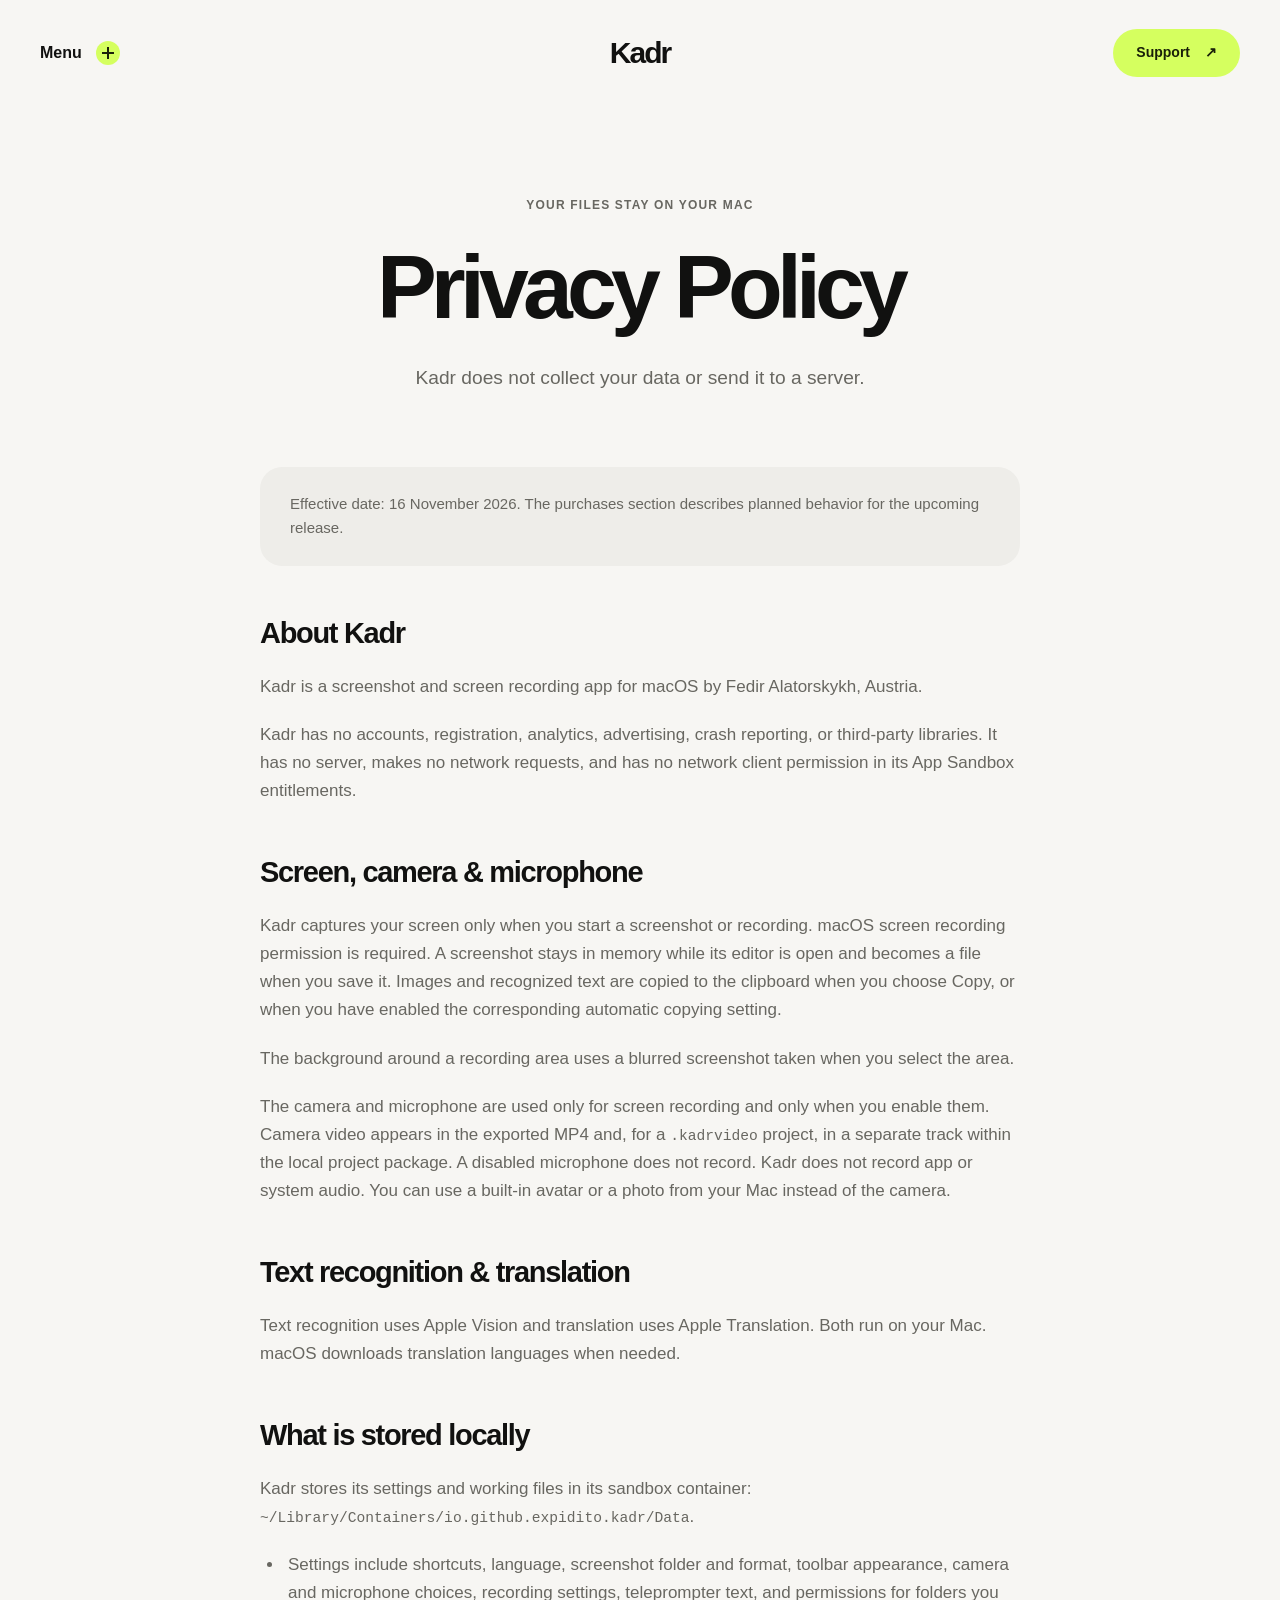
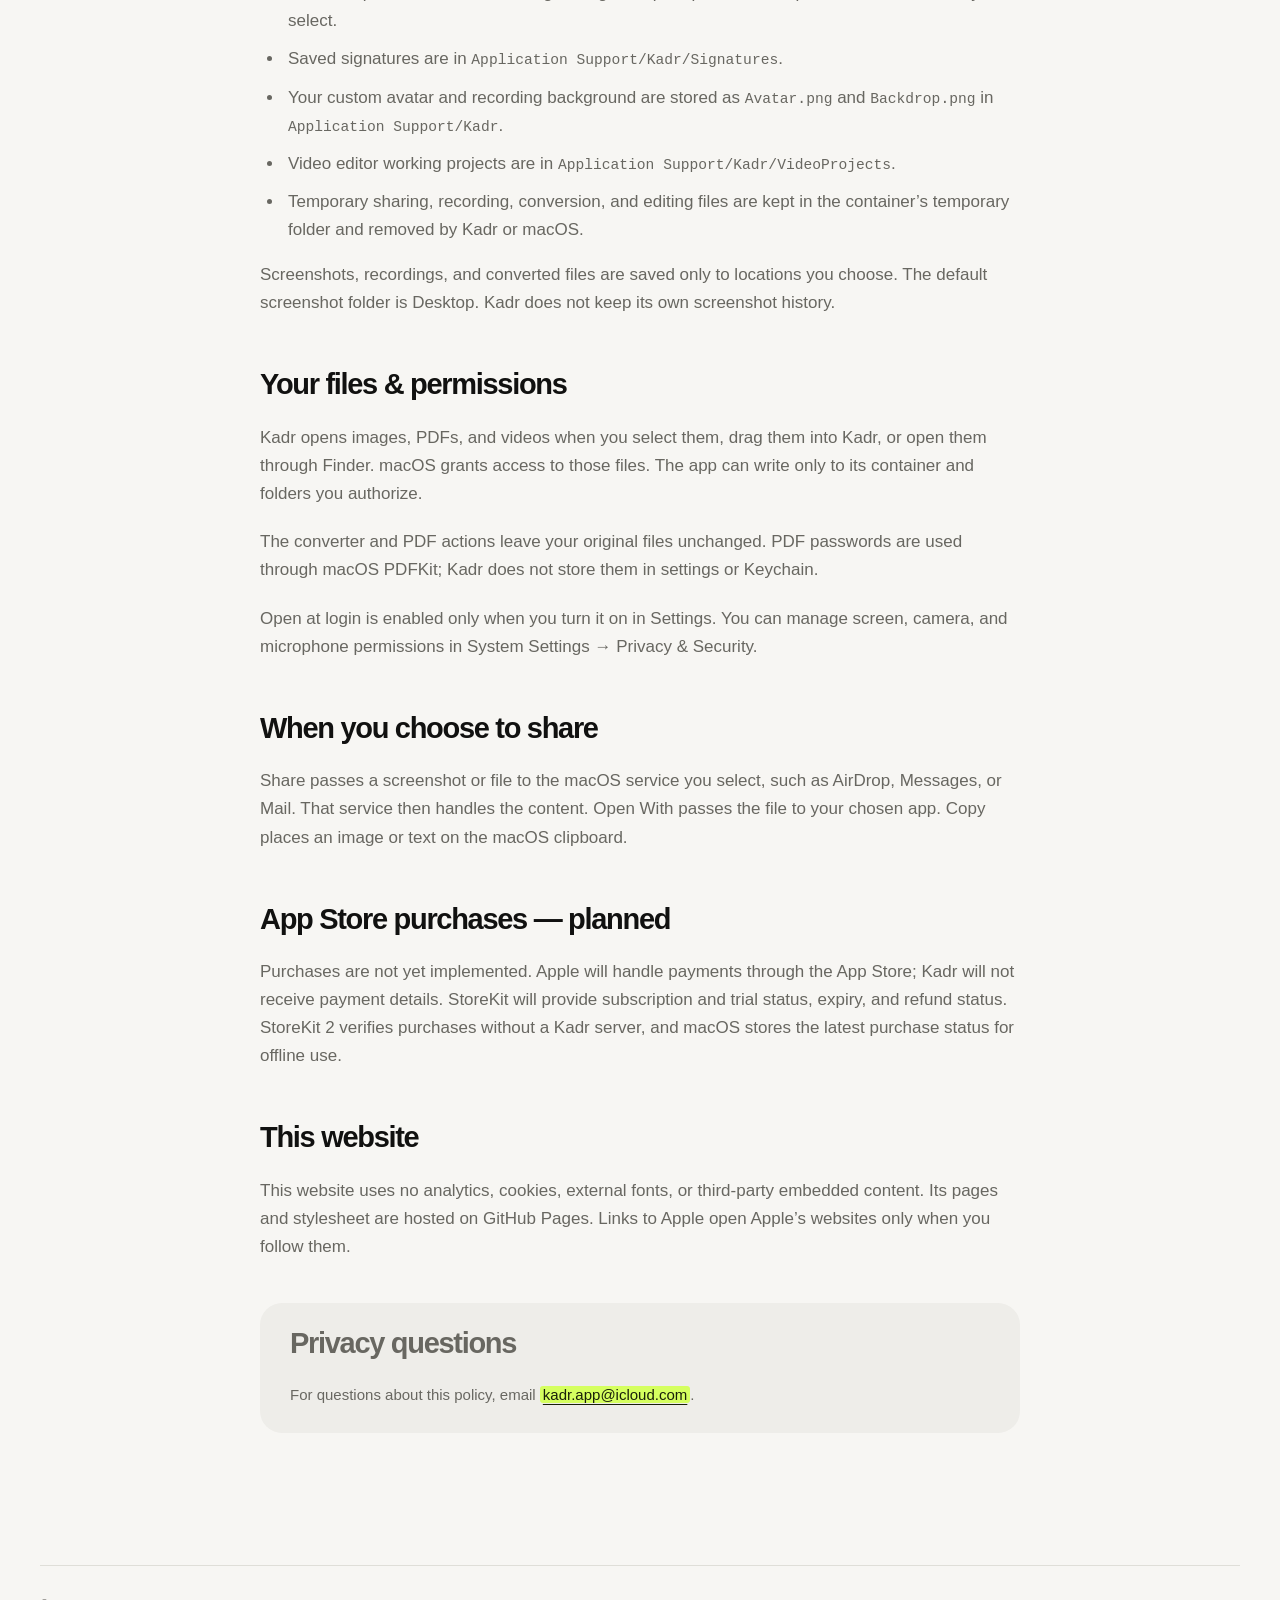
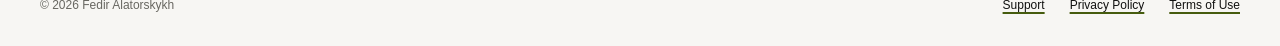
==== commit 70bf0ef8: "Center menu cross and use text-only Kadr header" ====
--- a/privacy/index.html
+++ b/privacy/index.html
@@ -14,10 +14,10 @@
   <a class="skip-link" href="#main">Skip to content</a>
   <header class="site-header wrap">
     <details class="site-menu">
-      <summary>Menu <span aria-hidden="true">+</span></summary>
+      <summary>Menu <span aria-hidden="true"></span></summary>
       <nav aria-label="Main navigation"><a href="../index.html">Overview</a><a href="../support/index.html">Support</a><a href="../privacy/index.html" aria-current="page">Privacy Policy</a><a href="../terms/index.html">Terms of Use</a></nav>
     </details>
-    <a class="wordmark" href="../index.html" aria-label="Kadr home"><img class="brand-icon" src="../kadr-icon-1024.png" width="40" height="40" alt="">Kadr</a>
+    <a class="wordmark" href="../index.html" aria-label="Kadr home">Kadr</a>
     <a class="header-link" href="../support/index.html">Support <span aria-hidden="true">↗</span></a>
   </header>
   <main id="main" class="wrap" tabindex="-1">
--- a/style.css
+++ b/style.css
@@ -1,3 +1,5 @@
+/* 60/30/10: warm canvas / graphite surfaces / acid-lime interactions.
+   Reserve the lime accent for clickable controls, links, and keyboard focus. */
 :root {
   color-scheme: light dark;
   --bg: #f7f6f3;
@@ -6,8 +8,15 @@
   --ink: #111110;
   --muted: #686761;
   --line: #dfded8;
-  --accent: #5945aa;
-  --button-ink: #fff;
+  --accent: #d5ff5f;
+  --accent-hover: #c2ef43;
+  --action-ink: #192009;
+  --graphite: #272925;
+  --on-graphite: #f7f6f3;
+  --graphite-muted: #bfc2b9;
+  --tile: #e8e8e1;
+  --tile-ink: #777c70;
+  --focus: #465c0e;
   --shadow: 0 18px 44px #28251d09;
 }
 * { box-sizing: border-box; }
@@ -15,21 +24,25 @@
 body { margin: 0; background: var(--bg); color: var(--ink); font-family: -apple-system, BlinkMacSystemFont, "Segoe UI", sans-serif; font-size: 17px; line-height: 1.65; -webkit-font-smoothing: antialiased; }
 a { color: inherit; text-underline-offset: .25em; }
 a:hover { text-decoration-thickness: 2px; }
-a:focus-visible, summary:focus-visible { outline: 3px solid var(--accent); outline-offset: 6px; border-radius: 5px; }
+.document a, .text-link, .feature-grid a, .fine-print a { background: var(--accent); color: var(--action-ink); text-decoration: underline; text-decoration-thickness: 1px; border-radius: 3px; padding-inline: 3px; box-decoration-break: clone; -webkit-box-decoration-break: clone; }
+.document a:hover, .text-link:hover, .feature-grid a:hover, .fine-print a:hover { background: var(--accent-hover); }
+a:focus-visible, summary:focus-visible { outline: 3px solid var(--focus); outline-offset: 6px; border-radius: 5px; }
 .wrap { width: min(1320px, calc(100% - 80px)); margin-inline: auto; }
 .site-header { min-height: 106px; display: grid; grid-template-columns: 1fr auto 1fr; align-items: center; position: relative; z-index: 3; }
 .wordmark { display: inline-flex; align-items: center; gap: 7px; color: var(--ink); font-size: 30px; font-weight: 750; letter-spacing: -.065em; text-decoration: none; }
-.brand-icon { display: block; flex-shrink: 0; }
-.header-link { justify-self: end; display: inline-flex; align-items: center; gap: 15px; background: var(--ink); color: var(--button-ink); border-radius: 100px; padding: 12px 23px; font-size: 14px; font-weight: 600; text-decoration: none; }
-.header-link:hover, .button:hover { opacity: .8; }
+.header-link { justify-self: end; display: inline-flex; align-items: center; gap: 15px; background: var(--accent); color: var(--action-ink); border-radius: 100px; padding: 12px 23px; font-size: 14px; font-weight: 600; text-decoration: none; }
+.header-link:hover, .button:hover { background: var(--accent-hover); }
 .site-menu { position: relative; justify-self: start; border: 0; }
-.site-menu summary { display: flex; gap: 14px; padding: 12px 0; font-size: 16px; font-weight: 550; list-style: none; }
+.site-menu summary { display: flex; align-items: center; gap: 14px; padding: 12px 0; font-size: 16px; font-weight: 550; list-style: none; }
 .site-menu summary::-webkit-details-marker { display: none; }
-.site-menu summary span { font-size: 22px; line-height: 1; transition: transform .2s; }
+.site-menu summary span { position: relative; width: 24px; height: 24px; flex-shrink: 0; border-radius: 50%; background: var(--accent); color: var(--action-ink); transition: transform .2s; }
+.site-menu summary span::before, .site-menu summary span::after { content: ""; position: absolute; top: 50%; left: 50%; width: 12px; height: 2px; background: currentColor; transform: translate(-50%, -50%); }
+.site-menu summary span::after { transform: translate(-50%, -50%) rotate(90deg); }
 .site-menu[open] summary span { transform: rotate(45deg); }
 .site-menu nav { position: absolute; top: 58px; left: 0; display: grid; gap: 4px; width: 230px; padding: 12px; border: 1px solid var(--line); border-radius: 20px; background: var(--surface); box-shadow: var(--shadow); }
 .site-menu nav a { padding: 10px 15px; font-size: 15px; text-decoration: none; border-radius: 10px; }
-.site-menu nav a:hover, .site-menu nav a[aria-current] { background: var(--soft); }
+.site-menu nav a[aria-current] { background: var(--soft); }
+.site-menu nav a:hover { background: var(--accent); color: var(--action-ink); }
 .skip-link { position: absolute; top: -100px; left: 20px; background: var(--surface); padding: 12px 20px; z-index: 5; }
 .skip-link:focus { top: 12px; }
 h1, h2, h3, p { margin-top: 0; }
@@ -47,10 +60,10 @@
 .shortcut-pill { display: flex; align-items: center; gap: 20px; width: min(480px, 100%); margin: 0 auto 26px; padding: 9px 10px 9px 25px; border: 1px solid var(--line); border-radius: 100px; background: var(--surface); box-shadow: 0 0 0 7px #80808006; text-decoration: none; font-size: 18px; }
 .shortcut-pill kbd { color: var(--ink); font-size: 21px; }
 .shortcut-pill > span:not(.shortcut-arrow) { color: var(--muted); }
-.shortcut-arrow { display: grid; place-items: center; margin-left: auto; width: 46px; height: 46px; flex-shrink: 0; border: 1px solid var(--line); border-radius: 50%; font-size: 25px; }
-.shortcut-pill:hover .shortcut-arrow { background: var(--soft); }
+.shortcut-arrow { display: grid; place-items: center; margin-left: auto; width: 46px; height: 46px; flex-shrink: 0; border: 1px solid var(--accent); border-radius: 50%; background: var(--accent); color: var(--action-ink); font-size: 25px; }
+.shortcut-pill:hover .shortcut-arrow { background: var(--accent-hover); border-color: var(--accent-hover); }
 kbd { font: inherit; white-space: nowrap; }
-.button { display: inline-flex; align-items: center; gap: 25px; background: var(--ink); color: var(--button-ink); border-radius: 100px; padding: 17px 28px; font-size: 15px; font-weight: 600; text-decoration: none; }
+.button { display: inline-flex; align-items: center; gap: 25px; background: var(--accent); color: var(--action-ink); border-radius: 100px; padding: 17px 28px; font-size: 15px; font-weight: 600; text-decoration: none; }
 .release-note { display: flex; justify-content: center; align-items: center; gap: 8px; color: var(--muted); font-size: 12px; margin: 22px 0 6px; }
 .status-dot { flex: 0 0 5px; height: 5px; border-radius: 50%; background: currentColor; }
 .requirements { color: var(--muted); font-size: 11px; margin-bottom: 0; }
@@ -58,42 +71,41 @@
 .orbit { position: absolute; inset: 0 -15px; pointer-events: none; z-index: 0; }
 .orbit-card { position: absolute; display: flex; flex-direction: column; align-items: center; justify-content: center; gap: 10px; width: 100px; height: 112px; border-radius: 23px; box-shadow: 0 8px 25px #28251d08; font-size: 34px; line-height: 1; }
 .orbit-card small { font-size: 8px; letter-spacing: .02em; }
-.orbit-capture { left: 2%; top: 13%; transform: rotate(-22deg); background: #ded8ed; color: #625687; }
+.orbit-capture { left: 2%; top: 13%; transform: rotate(-22deg); background: var(--tile); color: var(--tile-ink); }
 .capture-glyph { width: 38px; height: 30px; border: 2px dashed currentColor; border-radius: 5px; }
-.orbit-text { left: 23%; top: 0; transform: rotate(17deg); background: #eee7d7; color: #9b8557; opacity: .65; }
+.orbit-text { left: 23%; top: 0; transform: rotate(17deg); background: var(--tile); color: var(--tile-ink); opacity: .65; }
 .orbit-text > span { font-family: Georgia, serif; font-size: 46px; }
-.orbit-pdf { right: 4%; top: 10%; transform: rotate(19deg); background: #edddd6; color: #a16d57; }
+.orbit-pdf { right: 4%; top: 10%; transform: rotate(19deg); background: var(--tile); color: var(--tile-ink); }
 .orbit-pdf > span, .orbit-mp4 > span { font-size: 27px; font-weight: 650; letter-spacing: -.05em; }
-.orbit-arrow { left: 0; top: 52%; width: 74px; height: 82px; transform: rotate(13deg); background: #e0e7d8; color: #788960; }
+.orbit-arrow { left: 0; top: 52%; width: 74px; height: 82px; transform: rotate(13deg); background: var(--tile); color: var(--tile-ink); }
 .orbit-arrow > span { font-size: 55px; }
-.orbit-video { right: 0; top: 54%; transform: rotate(-16deg); background: #d8e1ed; color: #5b7a9d; }
+.orbit-video { right: 0; top: 54%; transform: rotate(-16deg); background: var(--tile); color: var(--tile-ink); }
 .record-glyph { width: 30px; height: 30px; background: currentColor; border-radius: 50%; box-shadow: 0 0 0 5px #ffffff70; }
-.orbit-colors { left: 15%; bottom: 6%; width: 91px; height: 95px; flex-direction: row; gap: 0; transform: rotate(-25deg); background: #f0e8d6; }
-.orbit-colors i { width: 16px; height: 40px; border-radius: 20px; background: #849879; transform: rotate(23deg); margin: -1px; }
-.orbit-colors i:nth-child(2) { background: #e7bc77; }
-.orbit-colors i:nth-child(3) { background: #c58b79; }
-.orbit-colors i:nth-child(4) { background: #9397c2; }
-.orbit-keys { right: 22%; top: 0; width: 86px; height: 88px; transform: rotate(-12deg); background: #e5e5e0; color: #8d8d84; opacity: .55; }
+.orbit-colors { left: 15%; bottom: 6%; width: 91px; height: 95px; flex-direction: row; gap: 0; transform: rotate(-25deg); background: var(--tile); }
+.orbit-colors i { width: 16px; height: 40px; border-radius: 20px; background: #797e73; transform: rotate(23deg); margin: -1px; }
+.orbit-colors i:nth-child(2) { background: #a3a79e; }
+.orbit-colors i:nth-child(3) { background: #c1c4bc; }
+.orbit-colors i:nth-child(4) { background: #8e9387; }
+.orbit-keys { right: 22%; top: 0; width: 86px; height: 88px; transform: rotate(-12deg); background: var(--tile); color: var(--tile-ink); opacity: .55; }
 .orbit-keys > span { font-size: 25px; }
-.orbit-mp4 { right: 13%; bottom: 5%; transform: rotate(22deg); background: #dedbed; color: #7c6d9c; }
+.orbit-mp4 { right: 13%; bottom: 5%; transform: rotate(22deg); background: var(--tile); color: var(--tile-ink); }
 .section { padding-top: 110px; }
 .section-heading { max-width: 800px; text-align: center; margin: 0 auto 55px; }
 .section-heading > p:last-child { color: var(--muted); }
 .feature-grid { display: grid; grid-template-columns: repeat(3, 1fr); gap: 22px; }
-.feature-grid article { border-radius: 26px; padding: 34px; background: var(--soft); }
-.feature-grid article:nth-child(2), .feature-grid article:nth-child(6) { background: var(--surface); }
-.feature-number { display: block; color: var(--muted); font-size: 13px; margin-bottom: 55px; }
-.feature-grid p { color: var(--muted); font-size: 15px; }
+.feature-grid article { border-radius: 26px; padding: 34px; background: var(--graphite); color: var(--on-graphite); --focus: var(--accent); }
+.feature-number { display: block; color: var(--graphite-muted); font-size: 13px; margin-bottom: 55px; }
+.feature-grid p { color: var(--graphite-muted); font-size: 15px; }
 .feature-grid a { font-size: 14px; }
 .plans { display: grid; grid-template-columns: 1fr 1fr; gap: 24px; max-width: 980px; margin-inline: auto; }
 .plan { padding: 42px; border: 1px solid var(--line); border-radius: 30px; background: var(--surface); }
-.plan.pro { border-color: var(--ink); }
+.plan.pro { border-color: var(--graphite); background: var(--graphite); color: var(--on-graphite); --muted: var(--graphite-muted); --line: #4a4e43; }
 .plan h3 { font-size: 28px; }
 .price { font-size: 64px; line-height: 1.15; letter-spacing: -.065em; font-weight: 650; margin: 32px 0 20px; }
 .price span { display: block; color: var(--muted); font-size: 14px; font-weight: 400; letter-spacing: 0; margin-top: 8px; }
 .plan > p:not(.price) { font-size: 15px; }
 .plan-status { border: 1px solid var(--line); border-radius: 16px; padding: 15px 18px; color: var(--muted); line-height: 1.5; }
-.pro .plan-status { background: var(--ink); border-color: var(--ink); color: var(--button-ink); }
+.pro .plan-status { background: transparent; border-color: var(--line); color: var(--graphite-muted); }
 .plan-status span { font-size: 12px; }
 .plan ul { padding-left: 20px; font-size: 15px; margin-bottom: 0; }
 li { margin-bottom: 10px; padding-left: 4px; }
@@ -106,8 +118,8 @@
 .site-footer { border-top: 1px solid var(--line); padding-block: 30px; display: flex; justify-content: space-between; gap: 20px; align-items: baseline; }
 .site-footer p { font-size: 12px; color: var(--muted); margin: 0; }
 .site-footer nav { display: flex; flex-wrap: wrap; gap: 25px; }
-.site-footer nav a { font-size: 12px; color: var(--muted); text-decoration: none; }
-.site-footer nav a:hover { color: var(--ink); text-decoration: underline; }
+.site-footer nav a { font-size: 12px; color: var(--ink); text-decoration: underline; text-decoration-color: var(--focus); text-decoration-thickness: 2px; }
+.site-footer nav a:hover { background: var(--accent); color: var(--action-ink); }
 .page-heading { padding: 90px 0 50px; text-align: center; }
 .page-heading h1 { font-size: clamp(48px, 7vw, 90px); }
 .page-heading .intro { margin-inline: auto; }
@@ -120,12 +132,13 @@
 .note p:last-child { margin-bottom: 0; }
 .note h2 { padding-top: 0; }
 .document details { border-bottom: 1px solid var(--line); }
+.document summary { text-decoration: underline; text-decoration-color: var(--focus); text-underline-offset: .3em; }
+.document summary:hover { color: var(--ink); background: var(--soft); }
 summary { cursor: pointer; padding: 21px 0; font-weight: 550; line-height: 1.5; }
 .document details p { margin: 0 0 22px; font-size: 16px; }
 code { overflow-wrap: anywhere; font-size: .86em; }
 @media (prefers-color-scheme: dark) {
-  :root { --bg: #171716; --surface: #20201f; --soft: #282826; --ink: #f4f3ef; --muted: #b2b1aa; --line: #3b3b37; --accent: #b5a0f1; --button-ink: #171716; --shadow: 0 18px 44px #0003; }
-  .orbit-card { filter: brightness(.7) saturate(.65); }
+  :root { --bg: #171716; --surface: #20201f; --soft: #282826; --ink: #f4f3ef; --muted: #b2b1aa; --line: #3b3b37; --focus: #d5ff5f; --graphite: #2e3228; --tile: #30332c; --tile-ink: #909787; --shadow: 0 18px 44px #0003; }
 }
 @media (max-width: 1000px) {
   .wrap { width: calc(100% - 48px); }
@@ -146,7 +159,6 @@
   .wrap { width: calc(100% - 36px); }
   .site-header { min-height: 90px; }
   .wordmark { font-size: 25px; gap: 2px; }
-  .brand-icon { width: 32px; height: 32px; }
   .header-link { font-size: 12px; padding: 10px 15px; }
   .header-link > span { display: none; }
   .site-menu summary { font-size: 14px; gap: 8px; }
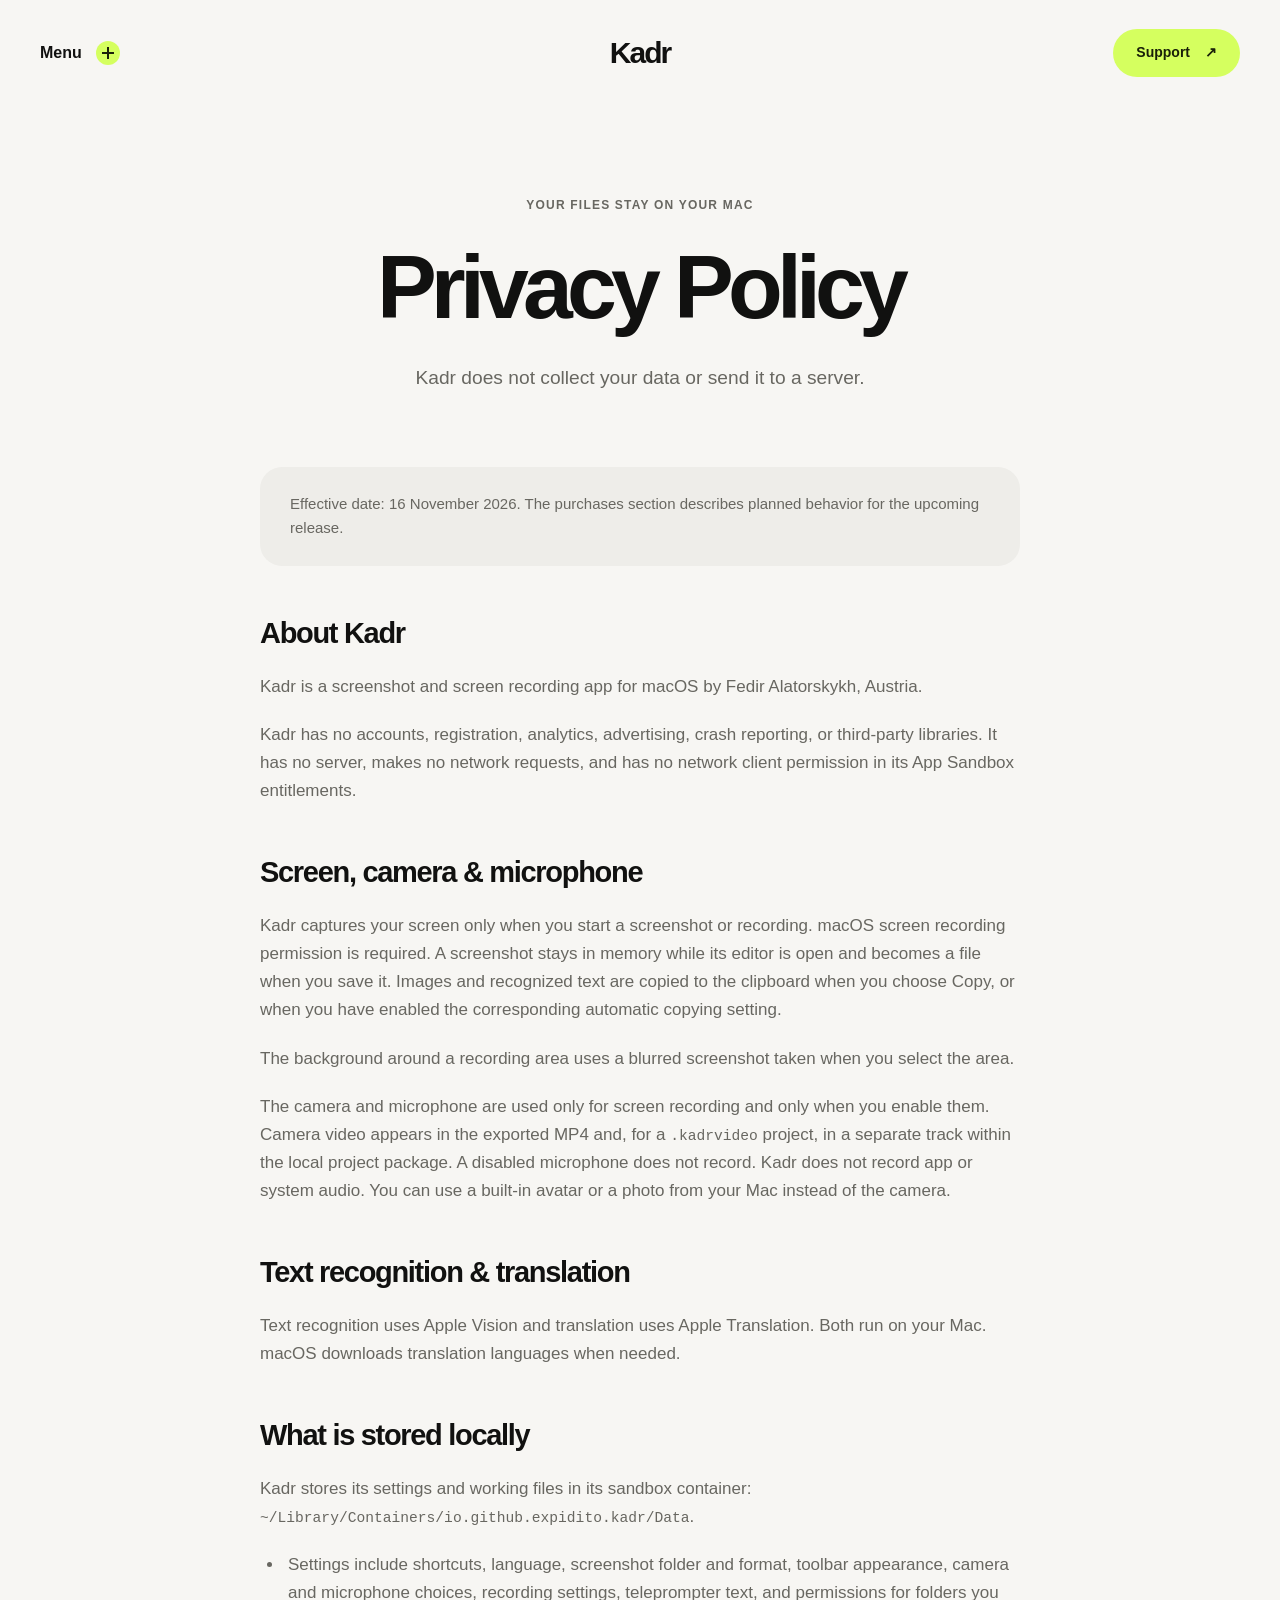
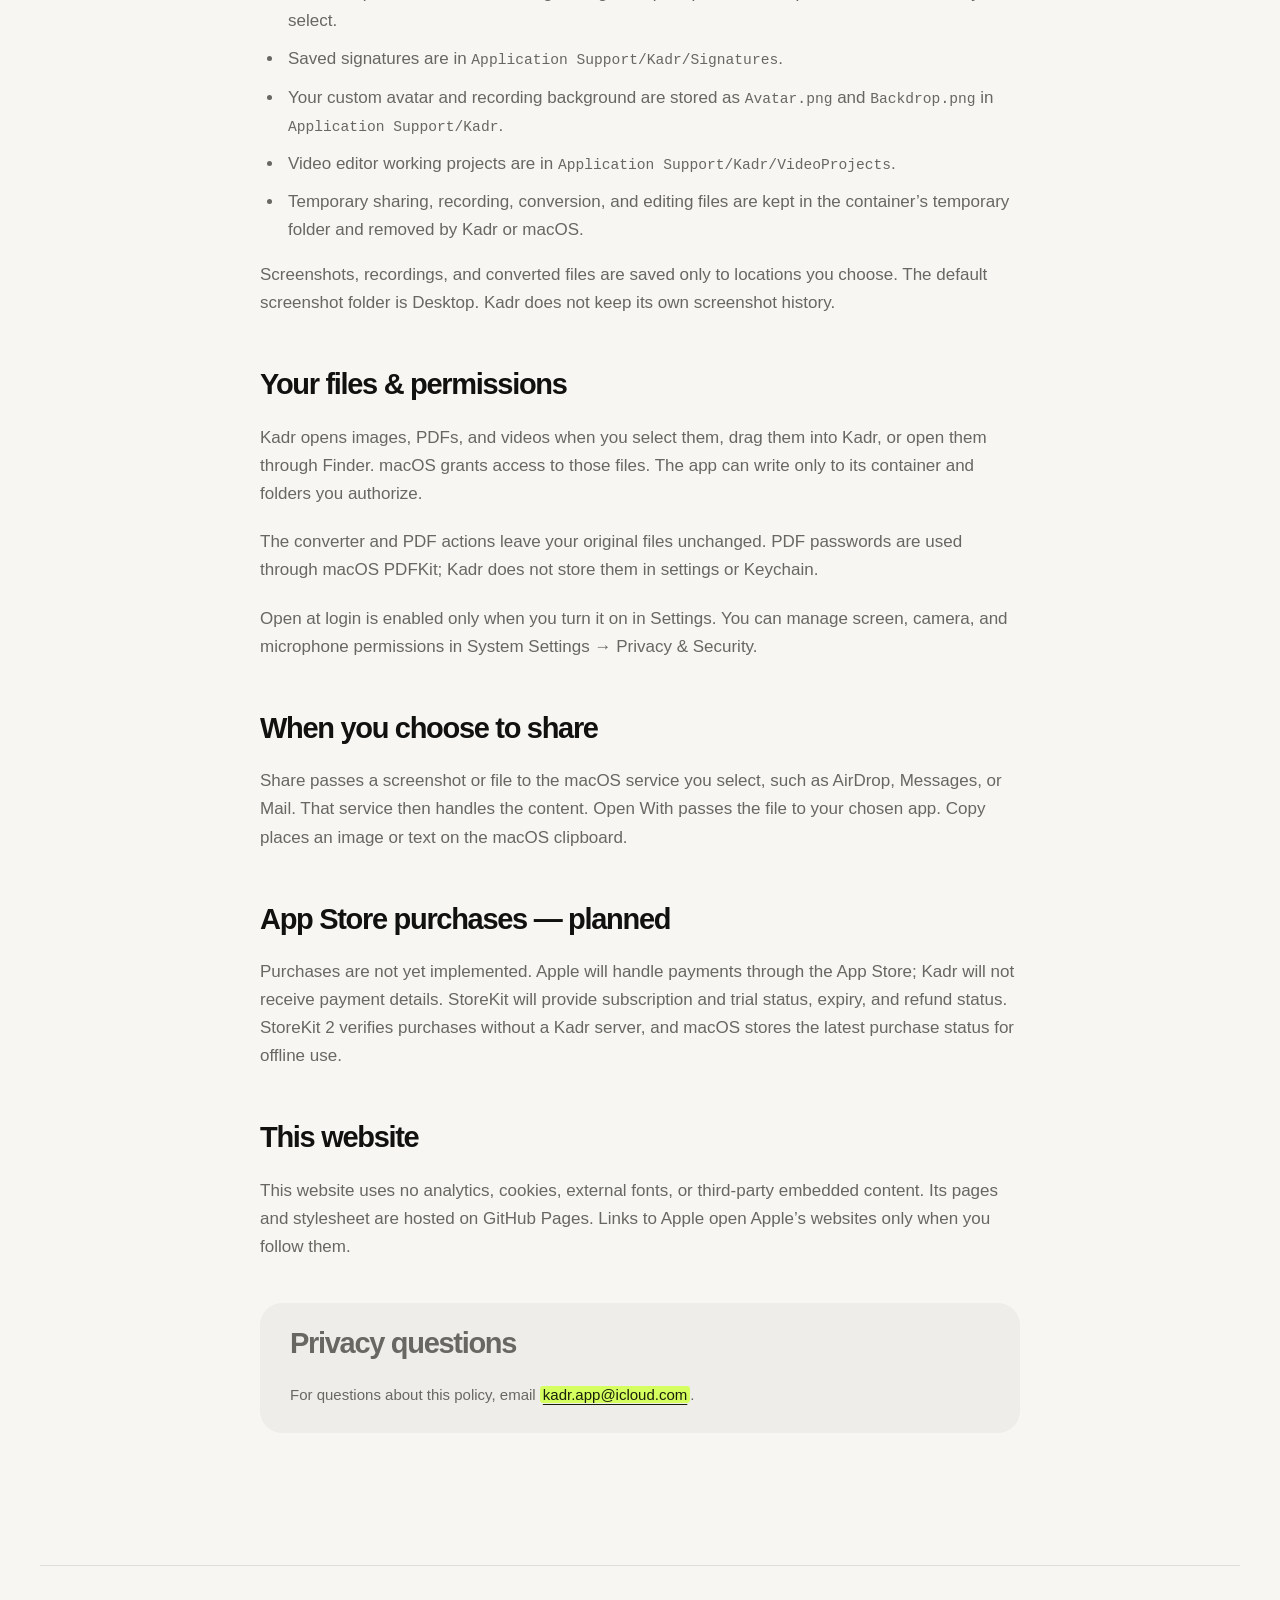
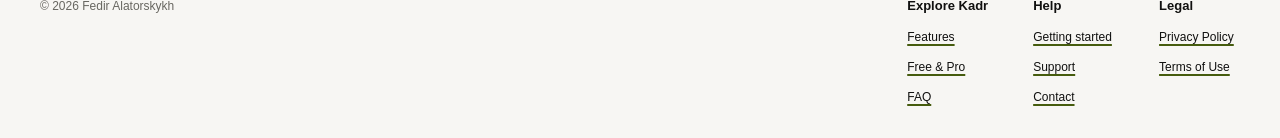
==== commit e32e7b89: "Clarify Kadr page flow, calls to action, and support navigation" ====
--- a/privacy/index.html
+++ b/privacy/index.html
@@ -37,7 +37,11 @@
   </main>
   <footer class="site-footer wrap">
     <p>© 2026 Fedir Alatorskykh</p>
-    <nav aria-label="Footer navigation"><a href="../support/index.html">Support</a><a href="../privacy/index.html">Privacy Policy</a><a href="../terms/index.html">Terms of Use</a></nav>
+    <nav class="footer-links" aria-label="Footer navigation">
+      <div><h2>Explore Kadr</h2><a href="../index.html#features-title">Features</a><a href="../index.html#plans-title">Free &amp; Pro</a><a href="../index.html#faq-title">FAQ</a></div>
+      <div><h2>Help</h2><a href="../support/index.html#getting-started">Getting started</a><a href="../support/index.html">Support</a><a href="../support/index.html#contact">Contact</a></div>
+      <div><h2>Legal</h2><a href="../privacy/index.html">Privacy Policy</a><a href="../terms/index.html">Terms of Use</a></div>
+    </nav>
   </footer>
 </body>
 </html>
--- a/style.css
+++ b/style.css
@@ -52,16 +52,11 @@
 h3 { font-size: 25px; font-weight: 600; letter-spacing: -.04em; margin-bottom: 16px; }
 p { margin-bottom: 1.2em; }
 .eyebrow { color: var(--muted); font-weight: 550; font-size: 12px; text-transform: uppercase; letter-spacing: .1em; margin-bottom: 24px; }
-.hero { min-height: 790px; position: relative; display: grid; align-items: center; text-align: center; padding: 110px 0 100px; isolation: isolate; }
+.hero { min-height: 700px; position: relative; display: grid; align-items: center; text-align: center; padding: 80px 0; isolation: isolate; }
 .hero-content { position: relative; z-index: 1; width: 100%; max-width: 1000px; margin-inline: auto; }
 .hero h1 span { white-space: nowrap; }
 .intro { max-width: 590px; font-size: clamp(17px, 1.5vw, 20px); color: var(--muted); line-height: 1.6; }
 .hero .intro { margin: 0 auto 26px; max-width: 570px; }
-.shortcut-pill { display: flex; align-items: center; gap: 20px; width: min(480px, 100%); margin: 0 auto 26px; padding: 9px 10px 9px 25px; border: 1px solid var(--line); border-radius: 100px; background: var(--surface); box-shadow: 0 0 0 7px #80808006; text-decoration: none; font-size: 18px; }
-.shortcut-pill kbd { color: var(--ink); font-size: 21px; }
-.shortcut-pill > span:not(.shortcut-arrow) { color: var(--muted); }
-.shortcut-arrow { display: grid; place-items: center; margin-left: auto; width: 46px; height: 46px; flex-shrink: 0; border: 1px solid var(--accent); border-radius: 50%; background: var(--accent); color: var(--action-ink); font-size: 25px; }
-.shortcut-pill:hover .shortcut-arrow { background: var(--accent-hover); border-color: var(--accent-hover); }
 kbd { font: inherit; white-space: nowrap; }
 .button { display: inline-flex; align-items: center; gap: 25px; background: var(--accent); color: var(--action-ink); border-radius: 100px; padding: 17px 28px; font-size: 15px; font-weight: 600; text-decoration: none; }
 .release-note { display: flex; justify-content: center; align-items: center; gap: 8px; color: var(--muted); font-size: 12px; margin: 22px 0 6px; }
@@ -142,7 +137,7 @@
 }
 @media (max-width: 1000px) {
   .wrap { width: calc(100% - 48px); }
-  .hero { min-height: 740px; padding: 130px 0 95px; }
+  .hero { min-height: 660px; padding: 100px 0 85px; }
   .orbit-card { scale: .8; }
   .orbit-capture { left: 0; top: 1%; }
   .orbit-pdf { right: 0; top: 0; }
@@ -173,9 +168,6 @@
   .orbit-pdf { right: -15px; top: -12px; }
   .orbit-text { left: calc(50% - 50px); top: -40px; }
   .orbit-keys, .orbit-colors, .orbit-mp4 { display: none; }
-  .shortcut-pill { gap: 16px; padding-left: 18px; font-size: 16px; max-width: 340px; }
-  .shortcut-pill kbd { font-size: 19px; }
-  .shortcut-arrow { width: 40px; height: 40px; font-size: 22px; }
   .release-note { font-size: 10px; }
   .requirements { font-size: 9px; }
   .section { padding-top: 60px; }
@@ -191,6 +183,50 @@
   .page-heading h1 { font-size: clamp(38px, 10vw, 60px); }
   .note { padding: 22px; }
 }
+/* Page flow: orient, explore, compare, answer questions, and repeat the main action. */
+.action-row { display: flex; flex-wrap: wrap; justify-content: center; align-items: center; gap: 14px; margin: 28px 0 0; }
+.button-secondary { background: transparent; color: var(--ink); border: 1px solid var(--line); }
+.button-secondary:hover { background: var(--soft); }
+.section-nav { display: flex; flex-wrap: wrap; justify-content: center; align-items: center; gap: 8px 34px; border-block: 1px solid var(--line); padding: 14px 0; }
+.section-nav a { display: inline-flex; align-items: center; min-height: 44px; font-size: 14px; text-decoration-color: var(--focus); text-decoration-thickness: 2px; }
+.section-nav a:hover { background: var(--accent); color: var(--action-ink); }
+.feature-grid article { display: flex; flex-direction: column; }
+.feature-grid a { align-self: flex-start; margin-top: auto; background: transparent; color: var(--accent); padding-inline: 0; }
+.feature-grid a:hover { background: transparent; text-decoration-thickness: 2px; }
+.privacy-story { display: grid; grid-template-columns: 1fr 1fr; align-items: center; gap: 100px; max-width: 1080px; margin-inline: auto; }
+.privacy-story > div > p:not(.eyebrow) { color: var(--muted); max-width: 500px; }
+.privacy-facts { margin: 0; }
+.privacy-facts > div { border-bottom: 1px solid var(--line); padding: 24px 0; }
+.privacy-facts dt { font-size: 21px; font-weight: 600; letter-spacing: -.03em; margin-bottom: 8px; }
+.privacy-facts dd { margin: 0; color: var(--muted); font-size: 15px; }
+.section-action { text-align: center; margin-top: 55px; }
+.plan { display: flex; flex-direction: column; }
+.plan-link { align-self: flex-start; margin-top: auto; padding-top: 28px; font-size: 14px; font-weight: 550; text-decoration-color: var(--focus); }
+.pro .plan-link { color: var(--accent); }
+.home-faq { max-width: 900px; margin-inline: auto; }
+.home-faq .document { padding-bottom: 0; }
+.faq-support { margin-top: 26px; text-align: center; font-size: 15px; color: var(--muted); }
+.closing-status { font-size: 12px; margin-top: 24px; }
+.site-footer .footer-links { display: grid; grid-template-columns: repeat(3, 1fr); gap: 45px; }
+.footer-links > div { display: flex; flex-direction: column; align-items: flex-start; gap: 10px; }
+.footer-links h2 { font-size: 13px; line-height: 1.5; letter-spacing: 0; font-weight: 600; margin-bottom: 3px; }
+.support-topics { margin-bottom: 35px; gap: 8px 24px; }
+.document details:target { outline: 2px solid var(--focus); outline-offset: 6px; border-radius: 5px; }
+@media (max-width: 800px) {
+  .privacy-story { gap: 35px; }
+  .site-footer { flex-direction: column; }
+  .site-footer .footer-links { width: 100%; gap: 20px; }
+}
+@media (max-width: 600px) {
+  .action-row { gap: 12px; }
+  .action-row .button { justify-content: center; width: 100%; max-width: 330px; }
+  .section-nav { gap: 2px 24px; }
+  .section-nav a { font-size: 13px; }
+  .privacy-story { grid-template-columns: 1fr; gap: 10px; }
+  .privacy-story h2 { font-size: 42px; }
+  .section-action { margin-top: 36px; }
+}
+
 @media (prefers-reduced-motion: reduce) {
   .site-menu summary span { transition: none; }
 }
